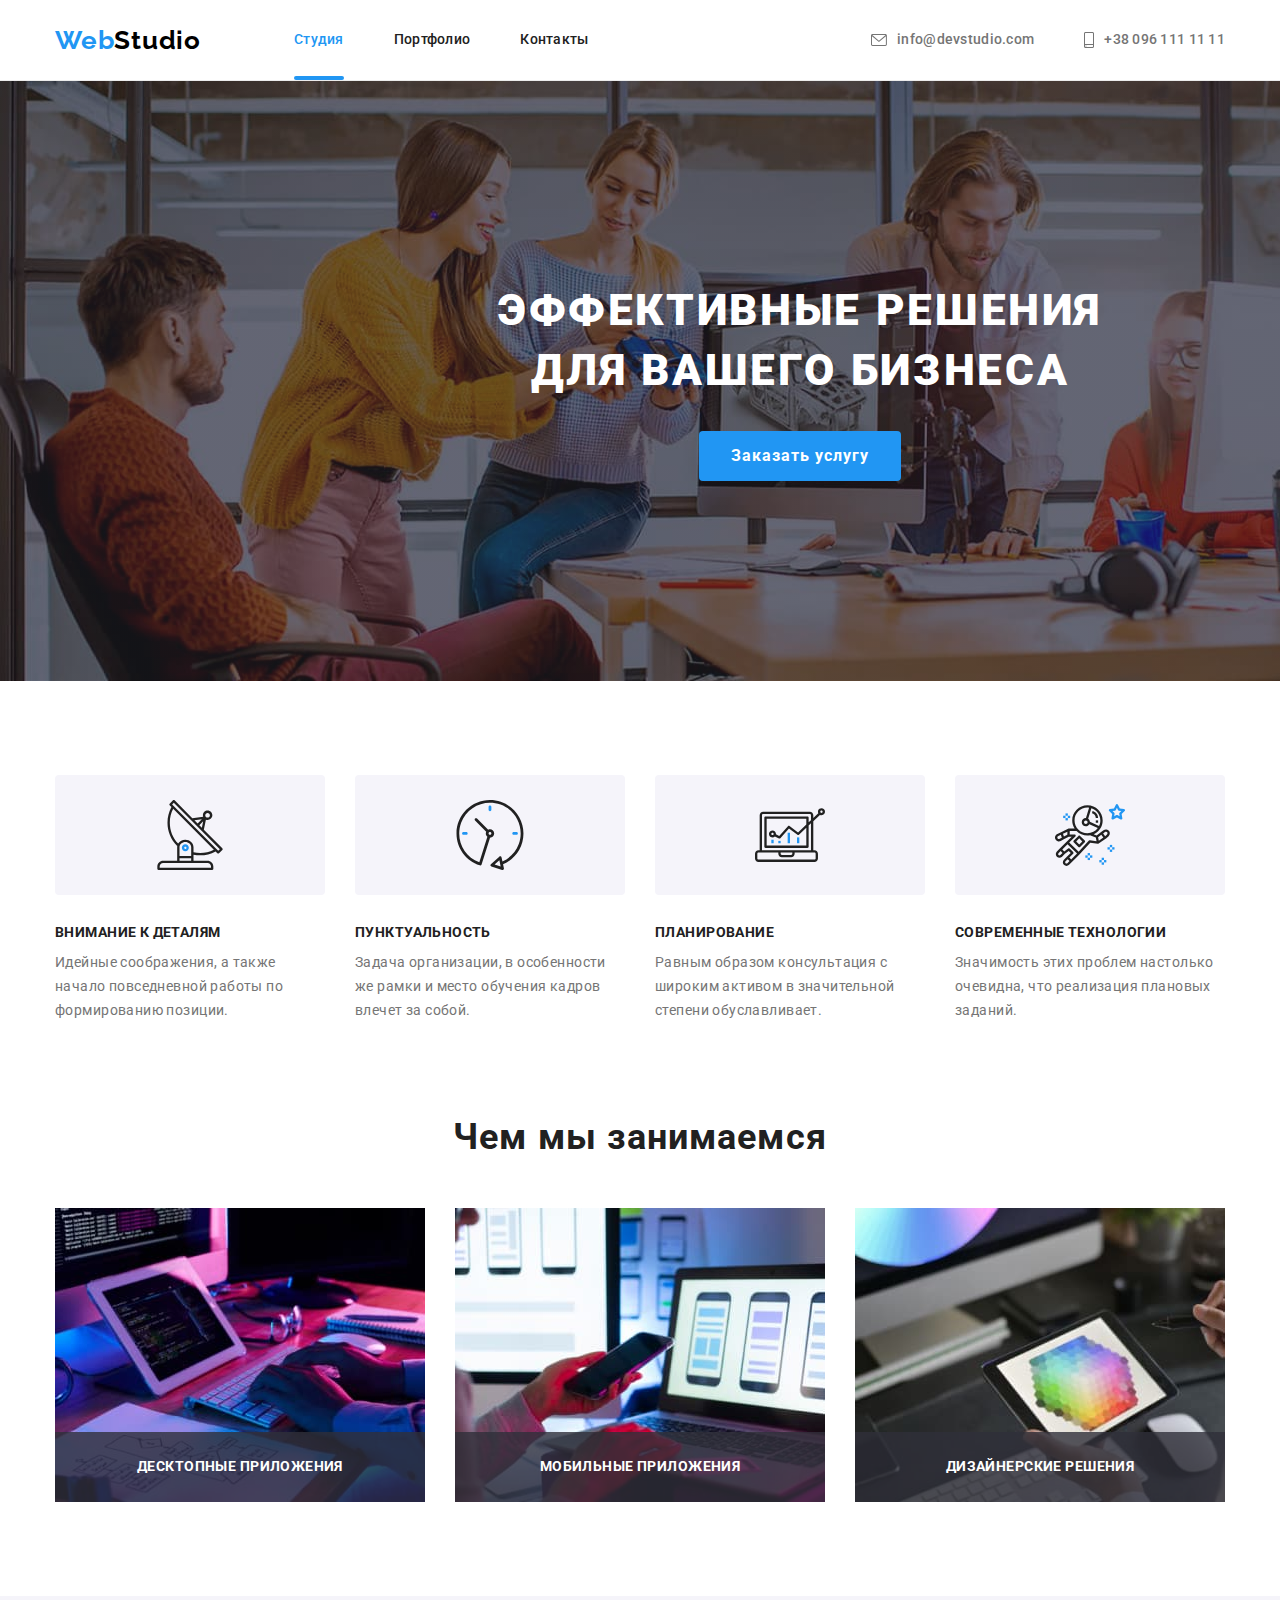
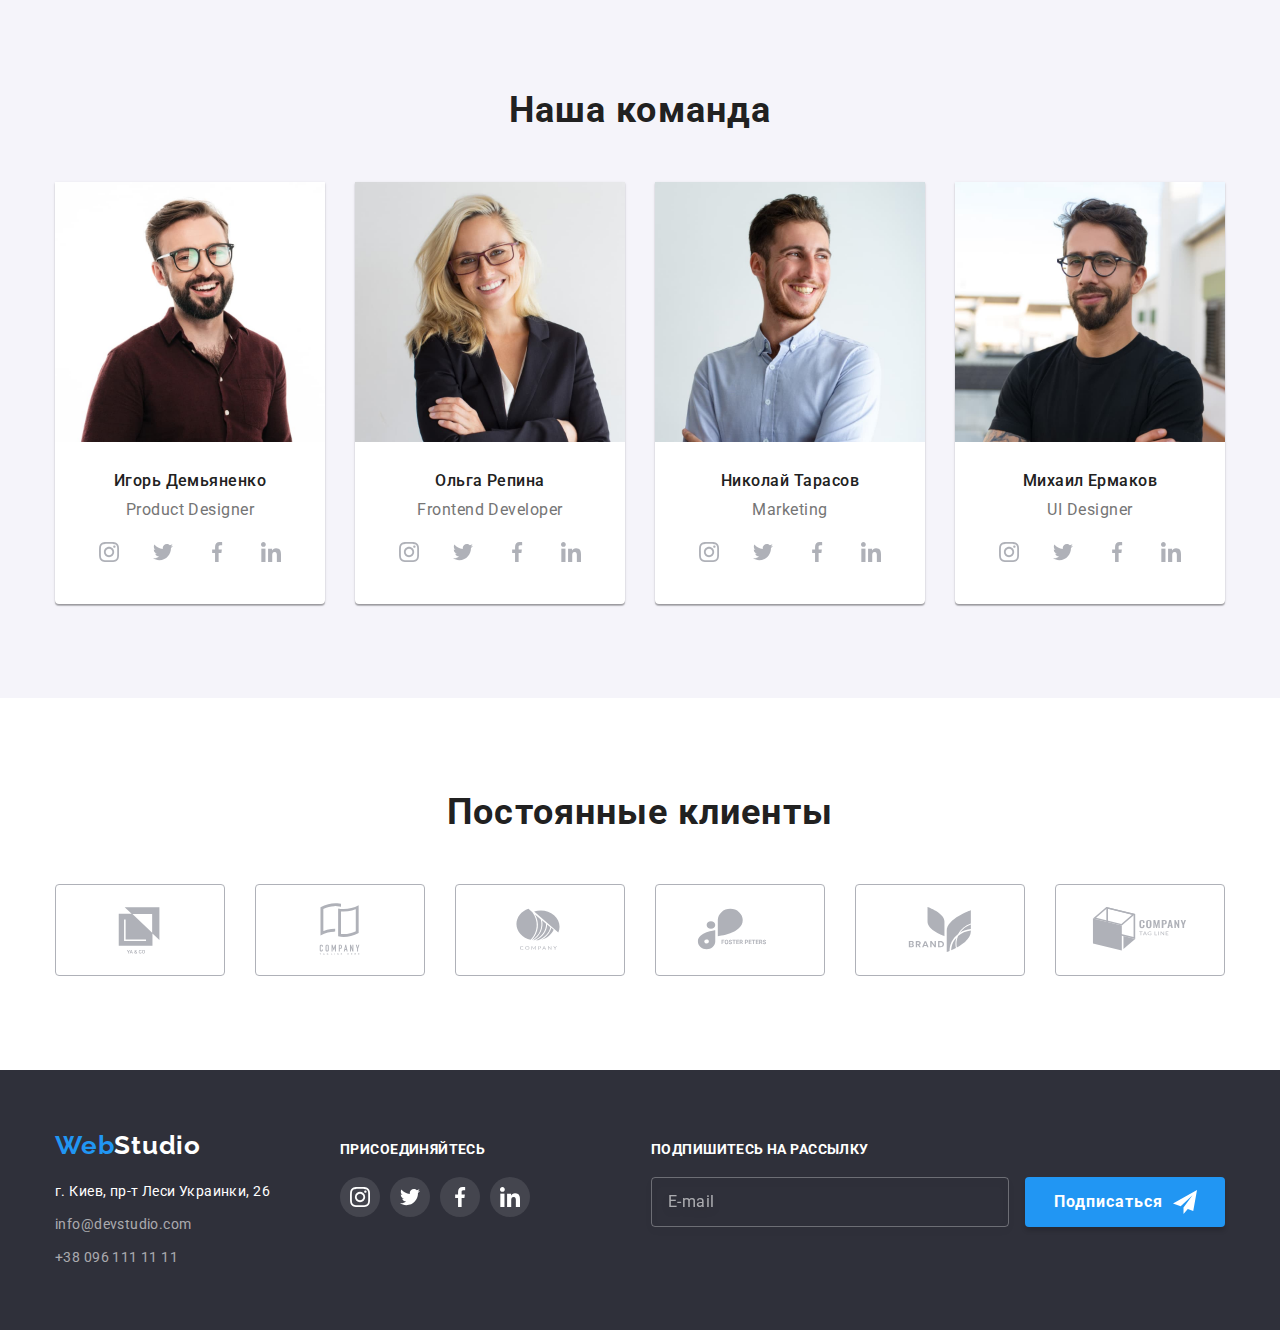
==== index.html @ e2ef631e "HW-7" ====
<!DOCTYPE html>
<html lang="ru">
  <head>
    <meta charset="UTF-8" />
    <meta http-equiv="X-UA-Compatible" content="IE=edge" />
    <meta name="viewport" content="width=device-width, initial-scale=1.0" />
    <link rel="preconnect" href="https://fonts.googleapis.com" />
    <link rel="preconnect" href="https://fonts.gstatic.com" crossorigin />
    <link
      href="https://fonts.googleapis.com/css2?family=Raleway:wght@700&family=Roboto:wght@400;500;700;900&display=swap"
      rel="stylesheet"
    />
    <link
      rel="stylesheet"
      href="https://cdnjs.cloudflare.com/ajax/libs/modern-normalize/1.1.0/modern-normalize.min.css"
    />
    <link rel="stylesheet" href="./CSS/main.min.css" />
    <title>Студия</title>
  </head>
  <body>
    <header class="header">
      <div class="container header__nav">
        <nav class="header-navigation header__nav">
          <a href="./index.html" class="header__logo link"
            >Web<span>Studio</span></a
          >
          <ul class="header__list list">
            <li class="header__item">
              <a href="./index.html" class="header__link link current"
                >Студия</a
              >
            </li>
            <li class="header__item">
              <a href="./portfolio.html" class="header__link link">Портфолио</a>
            </li>
            <li class="header__item">
              <a href="#" class="header__link link">Контакты</a>
            </li>
          </ul>
        </nav>
        <ul class="header__contact list">
          <li class="header__item-contact">
            <a href="mailto:info@devstudio.com" class="header__mail link"
              ><svg class="header__contact-icon" width="16" height="12">
                <use href="./images/icons.svg#icon-mail"></use></svg
              >info@devstudio.com</a
            >
          </li>
          <li class="header__item-contact">
            <a href="tel:+380961111111" class="header__tel link"
              ><svg class="header__contact-icon" width="10" height="16">
                <use href="./images/icons.svg#icon-smartphone"></use></svg
              >+38 096 111 11 11</a
            >
          </li>
        </ul>
      </div>
    </header>
    <main>
      <section class="hero">
        <div class="container">
          <h1 class="hero__title">
            Эффективные решения <br />
            для вашего бизнеса
          </h1>
          <button type="button" class="hero__btn" data-modal-open>
            Заказать услугу
          </button>
        </div>
      </section>
      <section class="about section">
        <div class="container">
          <ul class="about-svg-list list">
            <li class="about-svg-item">
              <div class="about-btn">
                <svg class="about-icon" width="70" height="70">
                  <use href="./images/icons.svg#icon-antenna"></use>
                </svg>
              </div>
            </li>
            <li class="about-svg-item">
              <div class="about-btn">
                <svg class="about-icon" width="70" height="70">
                  <use href="./images/icons.svg#icon-clock"></use>
                </svg>
              </div>
            </li>
            <li class="about-svg-item">
              <div class="about-btn">
                <svg class="about-icon" width="70" height="70">
                  <use href="./images/icons.svg#icon-diagram"></use>
                </svg>
              </div>
            </li>
            <li class="about-svg-item">
              <div class="about-btn">
                <svg class="about-icon" width="70" height="70">
                  <use href="./images/icons.svg#icon-astronaut"></use>
                </svg>
              </div>
            </li>
          </ul>
          <ul class="about-list list">
            <li class="about-item icon-antenna">
              <h3 class="about-item-title">Внимание к деталям</h3>
              <p class="about-item-text">
                Идейные соображения, а также начало повседневной работы по
                формированию позиции.
              </p>
            </li>
            <li class="about-item icon-clock">
              <h3 class="about-item-title">Пунктуальность</h3>
              <p class="about-item-text">
                Задача организации, в особенности же рамки и место обучения
                кадров влечет за собой.
              </p>
            </li>
            <li class="about-item icon-diagram">
              <h3 class="about-item-title">Планирование</h3>
              <p class="about-item-text">
                Равным образом консультация с широким активом в значительной
                степени обуславливает.
              </p>
            </li>
            <li class="about-item icon-astronaut">
              <h3 class="about-item-title">Современные технологии</h3>
              <p class="about-item-text">
                Значимость этих проблем настолько очевидна, что реализация
                плановых заданий.
              </p>
            </li>
          </ul>
        </div>
      </section>
      <section class="work section">
        <div class="container">
          <h2 class="work__title">Чем мы занимаемся</h2>
          <ul class="work__list list">
            <li class="work__item">
              <img
                src="./images/img-1.jpg"
                alt="Чем мы занимаемся-1"
                width="370"
              />
              <p class="work__text">Десктопные приложения</p>
            </li>
            <li class="work__item">
              <img
                src="./images/img-2.jpg"
                alt="Чем мы занимаемся-2"
                width="370"
              />
              <p class="work__text">Мобильные приложения</p>
            </li>
            <li class="work__item">
              <img
                src="./images/img-3.jpg"
                alt="Чем мы занимаемся-3"
                width="370"
              />
              <p class="work__text">Дизайнерские решения</p>
            </li>
          </ul>
        </div>
      </section>
      <section class="team section">
        <div class="container">
          <h2 class="team-title">Наша команда</h2>
          <ul class="team-list list">
            <li class="team-item">
              <img src="./images/img-4.jpg" alt="Наша команда-1" width="270" />
              <div class="team-padding">
                <h3 class="team-item-title">Игорь Демьяненко</h3>
                <p lang="en" class="team-text">Product Designer</p>
                <ul class="team-soc-list list">
                  <li class="team-soc-item">
                    <a href="" class="team-soc-link">
                      <svg class="team-soc-icon" width="20" height="20">
                        <use href="./images/icons.svg#icon-instagram"></use>
                      </svg>
                    </a>
                  </li>
                  <li class="team-soc-item">
                    <a href="" class="team-soc-link">
                      <svg class="team-soc-icon" width="20" height="20">
                        <use href="./images/icons.svg#icon-twitter"></use>
                      </svg>
                    </a>
                  </li>
                  <li class="team-soc-item">
                    <a href="" class="team-soc-link">
                      <svg class="team-soc-icon" width="20" height="20">
                        <use href="./images/icons.svg#icon-facebook"></use>
                      </svg>
                    </a>
                  </li>
                  <li class="team-soc-item">
                    <a href="" class="team-soc-link">
                      <svg class="team-soc-icon" width="20" height="20">
                        <use href="./images/icons.svg#icon-linkedin"></use>
                      </svg>
                    </a>
                  </li>
                </ul>
              </div>
            </li>
            <li class="team-item">
              <img src="./images/img-5.jpg" alt="Наша команда-2" width="270" />
              <div class="team-padding">
                <h3 class="team-item-title">Ольга Репина</h3>
                <p lang="en" class="team-text">Frontend Developer</p>
                <ul class="team-soc-list list">
                  <li class="team-soc-item">
                    <a href="" class="team-soc-link">
                      <svg class="team-soc-icon" width="20" height="20">
                        <use href="./images/icons.svg#icon-instagram"></use>
                      </svg>
                    </a>
                  </li>
                  <li class="team-soc-item">
                    <a href="" class="team-soc-link">
                      <svg class="team-soc-icon" width="20" height="20">
                        <use href="./images/icons.svg#icon-twitter"></use>
                      </svg>
                    </a>
                  </li>
                  <li class="team-soc-item">
                    <a href="" class="team-soc-link">
                      <svg class="team-soc-icon" width="20" height="20">
                        <use href="./images/icons.svg#icon-facebook"></use>
                      </svg>
                    </a>
                  </li>
                  <li class="team-soc-item">
                    <a href="" class="team-soc-link">
                      <svg class="team-soc-icon" width="20" height="20">
                        <use href="./images/icons.svg#icon-linkedin"></use>
                      </svg>
                    </a>
                  </li>
                </ul>
              </div>
            </li>
            <li class="team-item">
              <img src="./images/img-6.jpg" alt="Наша команда-3" width="270" />
              <div class="team-padding">
                <h3 class="team-item-title">Николай Тарасов</h3>
                <p lang="en" class="team-text">Marketing</p>
                <ul class="team-soc-list list">
                  <li class="team-soc-item">
                    <a href="" class="team-soc-link">
                      <svg class="team-soc-icon" width="20" height="20">
                        <use href="./images/icons.svg#icon-instagram"></use>
                      </svg>
                    </a>
                  </li>
                  <li class="team-soc-item">
                    <a href="" class="team-soc-link">
                      <svg class="team-soc-icon" width="20" height="20">
                        <use href="./images/icons.svg#icon-twitter"></use>
                      </svg>
                    </a>
                  </li>
                  <li class="team-soc-item">
                    <a href="" class="team-soc-link">
                      <svg class="team-soc-icon" width="20" height="20">
                        <use href="./images/icons.svg#icon-facebook"></use>
                      </svg>
                    </a>
                  </li>
                  <li class="team-soc-item">
                    <a href="" class="team-soc-link">
                      <svg class="team-soc-icon" width="20" height="20">
                        <use href="./images/icons.svg#icon-linkedin"></use>
                      </svg>
                    </a>
                  </li>
                </ul>
              </div>
            </li>
            <li class="team-item">
              <img src="./images/img-7.jpg" alt="Наша команда-4" width="270" />
              <div class="team-padding">
                <h3 class="team-item-title">Михаил Ермаков</h3>
                <p lang="en" class="team-text">UI Designer</p>
                <ul class="team-soc-list list">
                  <li class="team-soc-item">
                    <a href="" class="team-soc-link">
                      <svg class="team-soc-icon" width="20" height="20">
                        <use href="./images/icons.svg#icon-instagram"></use>
                      </svg>
                    </a>
                  </li>
                  <li class="team-soc-item">
                    <a href="" class="team-soc-link">
                      <svg class="team-soc-icon" width="20" height="20">
                        <use href="./images/icons.svg#icon-twitter"></use>
                      </svg>
                    </a>
                  </li>
                  <li class="team-soc-item">
                    <a href="" class="team-soc-link">
                      <svg class="team-soc-icon" width="20" height="20">
                        <use href="./images/icons.svg#icon-facebook"></use>
                      </svg>
                    </a>
                  </li>
                  <li class="team-soc-item">
                    <a href="" class="team-soc-link">
                      <svg class="team-soc-icon" width="20" height="20">
                        <use href="./images/icons.svg#icon-linkedin"></use>
                      </svg>
                    </a>
                  </li>
                </ul>
              </div>
            </li>
          </ul>
        </div>
      </section>
      <section class="client section">
        <div class="container">
          <h2 class="client-title">Постоянные клиенты</h2>
          <ul class="client-list list">
            <li class="client-item">
              <a href="" class="client-item-link">
                <svg class="client-icon" width="106" height="60">
                  <use href="./images/icons.svg#icon-client-1"></use>
                </svg>
              </a>
            </li>
            <li class="client-item">
              <a href="" class="client-item-link">
                <svg class="client-icon" width="106" height="60">
                  <use href="./images/icons.svg#icon-client-2"></use>
                </svg>
              </a>
            </li>
            <li class="client-item">
              <a href="" class="client-item-link">
                <svg class="client-icon" width="106" height="60">
                  <use href="./images/icons.svg#icon-client-3"></use>
                </svg>
              </a>
            </li>
            <li class="client-item">
              <a href="" class="client-item-link">
                <svg class="client-icon" width="106" height="60">
                  <use href="./images/icons.svg#icon-client-4"></use>
                </svg>
              </a>
            </li>
            <li class="client-item">
              <a href="" class="client-item-link">
                <svg class="client-icon" width="106" height="60">
                  <use href="./images/icons.svg#icon-client-5"></use>
                </svg>
              </a>
            </li>
            <li class="client-item">
              <a href="" class="client-item-link">
                <svg class="client-icon" width="106" height="60">
                  <use href="./images/icons.svg#icon-client-6"></use>
                </svg>
              </a>
            </li>
          </ul>
        </div>
      </section>
    </main>
    <footer class="footer">
      <div class="container">
        <div class="content-address">
          <a href="./index.html" class="footer-logo link"
            >Web<span>Studio</span></a
          >
          <address>
            <a
              href="https://goo.gl/maps/hStME4ANwM8PFaBL6"
              target="_blank"
              rel="noopener noreferrer nofollow"
              class="footer-address link"
              >г. Киев, пр-т Леси Украинки, 26</a
            >
            <ul class="footer-list list">
              <li class="footer-item-contact">
                <a href="mailto:info@devstudio.com" class="footer-mail link"
                  >info@devstudio.com</a
                >
              </li>
              <li class="footer-item-contact">
                <a href="tel:+380961111111" class="footer-tel link"
                  >+38 096 111 11 11</a
                >
              </li>
            </ul>
          </address>
        </div>
        <div class="content-soc">
          <h2 class="footer-title">присоединяйтесь</h2>
          <ul class="footet-soc-list list">
            <li class="footer-soc-item">
              <a href="" class="footer-soc-link">
                <svg class="footer-soc-icon" width="20" height="20">
                  <use href="./images/icons.svg#icon-instagram"></use>
                </svg>
              </a>
            </li>
            <li class="footer-soc-item">
              <a href="" class="footer-soc-link">
                <svg class="footer-soc-icon" width="20" height="20">
                  <use href="./images/icons.svg#icon-twitter"></use>
                </svg>
              </a>
            </li>
            <li class="footer-soc-item">
              <a href="" class="footer-soc-link">
                <svg class="footer-soc-icon" width="20" height="20">
                  <use href="./images/icons.svg#icon-facebook"></use>
                </svg>
              </a>
            </li>
            <li class="footer-soc-item">
              <a href="" class="footer-soc-link">
                <svg class="footer-soc-icon" width="20" height="20">
                  <use href="./images/icons.svg#icon-linkedin"></use>
                </svg>
              </a>
            </li>
          </ul>
        </div>
        <div class="footer-wrap">
          <form>
            <h2 class="footer-input-title">Подпишитесь на рассылку</h2>
            <input
              type="text"
              placeholder="E-mail"
              name="fotter-user-name"
              class="footer-input"
              required
            />
            <button type="submit" class="footer-btn">
              Подписаться
              <svg class="icon-btn" width="24" height="24">
                <use href="./images/icons.svg#icon-send"></use>
              </svg>
            </button>
          </form>
        </div>
      </div>
    </footer>
    <div class="backdrop is-hidden" data-modal>
      <div class="modal is-hiden">
        <button type="button" class="modal-btn" data-modal-close>
          <svg class="modal-icon" width="18" height="18">
            <use href="./images/icons.svg#icon-close-modal"></use>
          </svg>
        </button>
        <form>
          <p class="modal-title">Оставьте свои данные, мы вам перезвоним</p>
          <div class="modal-field">
            <label for="user-name" class="modal-label">Имя</label>
            <div class="modal-input-wrap">
              <input
                type="text"
                class="modal-input"
                name="user-name"
                id="user-name"
                required
              />
              <svg class="input-icon" width="18" height="18">
                <use href="./images/icons.svg#modal-name-icon"></use>
              </svg>
            </div>
          </div>
          <div class="modal-field">
            <label for="user-tel" class="modal-label">Телефон</label>
            <div class="modal-input-wrap">
              <input
                type="text"
                class="modal-input"
                name="user-tel"
                id="user-tel"
                required
              />
              <svg class="input-icon" width="18" height="18">
                <use href="./images/icons.svg#modal-tel-icon"></use>
              </svg>
            </div>
          </div>
          <div class="modal-field">
            <label for="user-mail" class="modal-label">Почта</label>
            <div class="modal-input-wrap">
              <input
                type="text"
                class="modal-input"
                name="user-mail"
                id="user-mail"
              />
              <svg class="input-icon" width="18" height="18">
                <use href="./images/icons.svg#modal-mail-icon"></use>
              </svg>
            </div>
          </div>
          <div class="modal-textarea">
            <label for="user-text" class="modal-label">Комментарий</label>
            <textarea
              name="user-text"
              id="user-text"
              placeholder="Введите текст"
              class="modal-text"
            ></textarea>
          </div>
          <div class="modal-checkbox">
            <input
              type="checkbox"
              class="input-checkbox visually-hidden"
              id="input-checkbox"
              name="policy"
              value="policy"
            />
            <label for="input-checkbox" class="checkbox-text"
              ><span>
                <svg class="checkbox-icon" width="11" height="18">
                  <use href="./images/icons.svg#modal-chekbox-icon"></use>
                </svg> </span
              >Соглашаюсь с рассылкой и принимаю &nbsp;
              <a href="#" target="_blank" class="modal-chechbox__link"
                >Условия договора</a
              >
            </label>
          </div>
          <button type="submit" class="modal-btn-bottom">Отправить</button>
        </form>
      </div>
    </div>
    <script src="./js/modal.js"></script>
  </body>
</html>
---- CSS/main.min.css ----
:root{--hero-title-color: #ffffff;--work-title-color: #212121;--team-title-color: #212121;--hero-btn-color: #ffffff;--portfolio-btn-color: #212121}.visually-hidden{position:absolute;white-space:nowrap;width:1px;height:1px;overflow:hidden;border:0;padding:0;clip:rect(0 0 0 0);clip-path:inset(50%);margin:-1px}p,h1,h2,h3,h4,h5,h6{margin:0}ul{margin:0;padding-left:0}img{display:block}body{font-family:"Roboto", sans-serif}.link{text-decoration:none;color:black}.list{list-style:none}.container{width:1200px;padding-left:15px;padding-right:15px;margin:0 auto}.section{padding-top:94px;padding-bottom:94px}.header{border-bottom:1px solid #ececec}.header__nav{display:flex;align-items:center}.header__link.current{color:#2196f3}.header__link.current::after{content:"";position:absolute;left:0;bottom:0;display:block;background-color:#2196f3;border-radius:2px;width:100%;height:4px}.header__logo{font-family:"Raleway";font-weight:700;font-size:26px;line-height:1.19;letter-spacing:0.03em;color:#2196f3}.header__logo span{color:black}.header__link{position:relative;font-family:"Roboto", sans-serif;font-weight:500;font-size:14px;line-height:1.14;letter-spacing:0.02em;color:#212121;display:block;padding-top:32px;padding-bottom:32px;transition-property:color;transition-duration:250ms;transition-timing-function:cubic-bezier(0.4, 0, 0.2, 1)}.header__link:hover,.header__link:focus{color:#2196f3}.header__tel,.header__mail{font-weight:500;font-size:14px;line-height:1.14;letter-spacing:0.02em;color:#757575;display:flex;align-items:center;justify-content:center;padding-top:32px;padding-bottom:32px;transition-property:color;transition-duration:250ms;transition-timing-function:cubic-bezier(0.4, 0, 0.2, 1)}.header__tel:hover,.header__tel:focus,.header__mail:hover,.header__mail:focus{color:#2196f3}.header__item-contact:not(:last-child){margin-right:50px}.header__contact-icon{fill:currentColor;margin-right:10px}.header__list{display:flex;margin-left:93px}.header__contact{display:flex;margin-left:auto}.header__item:not(:last-child){margin-right:50px}.hero{background-color:#2f303a;width:1600px;margin:0 auto;background-image:linear-gradient(rgba(47,48,58,0.4), rgba(47,48,58,0.4)),url(../images/hero-Img.jpg);background-position:center;background-size:1600px;background-repeat:no-repeat;padding-top:200px;padding-bottom:200px;text-align:center}.hero__title{font-weight:900;font-size:44px;line-height:1.36;text-align:center;letter-spacing:0.06em;text-transform:uppercase;color:var(--hero-title-color);margin-bottom:30px}.hero__btn{font-weight:700;font-size:16px;line-height:1.88;display:inline-block;align-items:center;text-align:center;letter-spacing:0.06em;color:#ffffff;background:#2196f3;cursor:pointer;min-width:200px;border-radius:4px;padding:10px 32px;border:none}.about-item-title{font-weight:700;font-size:14px;line-height:1.14;letter-spacing:0.03em;text-transform:uppercase;color:#212121;margin-bottom:10px}.about-item-text{font-size:14px;line-height:1.71;letter-spacing:0.03em;color:#757575}.about-list{display:flex}.about-item{width:calc((100% - 90px) / 4)}.about-item:not(:last-child){margin-right:30px}.about-svg-list{display:flex;justify-content:center}.about-svg-item{margin-bottom:30px}.about-svg-item+.about-svg-item{margin-left:30px}.about-btn{display:flex;width:270px;height:120px;background:#f5f4fa;border-radius:4px;border:none;justify-content:center;align-items:center}.work{padding-top:0}.work__title{font-weight:700;font-size:36px;line-height:1.16;text-align:center;letter-spacing:0.03em;color:var(--work-title-color);margin-bottom:50px}.work__list{display:flex}.work__item{position:relative}.work__item:not(:last-child){margin-right:30px}.work__text{position:absolute;width:370px;height:70px;background-color:rgba(47,48,58,0.8);bottom:0;font-weight:700;font-size:14px;line-height:1.14;text-align:center;letter-spacing:0.03em;text-transform:uppercase;color:#ffffff;display:flex;justify-content:center;align-items:center}.team{background-color:#f5f4fa}.team-title{font-weight:700;font-size:36px;line-height:1.16;text-align:center;letter-spacing:0.03em;color:var(--team-title-color);margin-bottom:50px}.team-item-title{font-weight:500;font-size:16px;line-height:1.18;text-align:center;letter-spacing:0.03em;color:#212121;margin-bottom:10px}.team-text{font-size:16px;line-height:1.18;text-align:center;letter-spacing:0.03em;color:#757575;margin-bottom:10px}.team-list{display:flex}.team-item{background:#ffffff;box-shadow:0px 1px 3px rgba(0,0,0,0.12),0px 1px 1px rgba(0,0,0,0.14),0px 2px 1px rgba(0,0,0,0.2);border-radius:0px 0px 4px 4px}.team-item:not(:last-child){margin-right:30px}.team-padding{padding-top:30px;padding-bottom:30px}.team-soc-list{display:flex;justify-content:center}.team-soc-item+.team-soc-item{margin-left:10px}.team-soc-link{width:44px;height:44px;background-color:#ffffff;border-radius:50%;display:flex;justify-content:center;align-items:center;color:#afb1b8;transition-property:color, background-color;transition-duration:250ms;transition-timing-function:cubic-bezier(0.4, 0, 0.2, 1)}.team-soc-link:hover,.team-soc-link:focus{background-color:#2196f3;color:#ffffff}.team-soc-icon{fill:currentColor}.client-title{font-weight:700;font-size:36px;line-height:1.16;text-align:center;letter-spacing:0.03em;color:#212121;margin-bottom:50px}.client-list{display:flex;justify-content:center}.client-item+.client-item{margin-left:30px}.client-item-link{width:170px;height:92px;border:1px solid #afb1b8;box-sizing:border-box;border-radius:4px;display:flex;justify-content:center;align-items:center;color:#afb1b8;transition-property:color, border;transition-duration:250ms;transition-timing-function:cubic-bezier(0.4, 0, 0.2, 1)}.client-item-link:hover,.client-item-link:focus{border:1px solid #2196f3;color:#2196f3}.client-icon{fill:currentColor}.footer{background-color:#2f303a;padding-top:60px;padding-bottom:60px}.footer-logo{font-family:"Raleway";font-weight:700;font-size:26px;line-height:1.19;letter-spacing:0.03em;color:#2196f3;display:inline-block;margin-bottom:20px}.footer-logo span{color:#ffffff}.footer-address{font-style:normal;font-size:14px;line-height:1.71;letter-spacing:0.03em;color:#ffffff;margin-bottom:9px;display:inline-block}.footer-mail{margin-bottom:9px;display:inline-block}.footer-tel,.footer-mail{font-style:normal;font-size:14px;line-height:1.71;letter-spacing:0.03em;color:rgba(255,255,255,0.6);transition-property:color;transition-duration:250ms;transition-timing-function:cubic-bezier(0.4, 0, 0.2, 1)}.footer-tel:hover,.footer-tel:focus,.footer-mail:hover,.footer-mail:focus{color:#2196f3}.footet-soc-list{display:flex;justify-content:center}.footer-soc-link{width:40px;height:40px;background-color:rgba(255,255,255,0.1);border-radius:50%;display:flex;justify-content:center;align-items:center;color:#ffffff}.footer-soc-link:hover,.footer-soc-link:focus{background-color:#2196f3;color:#ffffff}.footer-soc-item+.footer-soc-item{margin-left:10px}.footer-soc-icon{fill:currentColor;transition-property:color, background-color;transition-duration:250ms;transition-timing-function:cubic-bezier(0.4, 0, 0.2, 1)}.footer-title{font-weight:700;font-size:14px;line-height:1.14;letter-spacing:0.03em;text-transform:uppercase;color:#ffffff;margin-bottom:20px}.footer .container{display:flex;align-items:baseline}.content-soc{margin-left:70px}.footer-wrap{margin-left:auto;position:relative}.footer-input-title{font-weight:700;font-size:14px;line-height:1.14;letter-spacing:0.03em;text-transform:uppercase;color:#ffffff;margin-bottom:20px}.footer-input{width:358px;height:50px;padding-left:16px;margin-right:12px;border:1px solid rgba(255,255,255,0.3);border-radius:4px;filter:drop-shadow(0px 4px 4px rgba(0,0,0,0.15));background-color:transparent;outline:none;font-size:14px;line-height:1.71;letter-spacing:0.03em;color:#ffffff;transition:border-color 250ms cubic-bezier(0.4, 0, 0.2, 1)}.footer-input::placeholder{font-size:16px;line-height:1.25;display:flex;align-items:center;letter-spacing:0.03em;color:rgba(255,255,255,0.6)}.footer-input:focus{border-color:#2196f3}.footer-btn{position:relative;width:200px;height:50px;background:#2196f3;box-shadow:0px 4px 4px rgba(0,0,0,0.15);border-radius:4px;border:none;font-weight:700;font-size:16px;line-height:1.88;letter-spacing:0.06em;color:#ffffff;padding:10px 62px 10px 29px}.icon-btn{position:absolute;right:28px;top:50%;transform:translateY(-50%);fill:#ffffff}.btn-item{font-family:"Roboto";font-weight:500;font-size:16px;line-height:1.62;text-align:center;letter-spacing:0.03em;color:var(--portfolio-btn-color);cursor:pointer;border-radius:4px;padding:6px 22px;border:none;transition-property:color, background-color, box-shadow;transition-duration:250ms;transition-timing-function:cubic-bezier(0.4, 0, 0.2, 1)}.btn-item:hover,.btn-item:focus{background-color:#2196f3;box-shadow:0px 3px 1px rgba(0,0,0,0.1),0px 1px 2px rgba(0,0,0,0.08),0px 2px 2px rgba(0,0,0,0.12);color:#ffffff}.portfolio-item-title{font-weight:700;font-size:18px;line-height:2;letter-spacing:0.06em;color:#212121;margin-bottom:4px}.portfolio-item-text{font-size:16px;line-height:1.88;letter-spacing:0.03em;color:#757575}.portfolio-btn-list{display:flex;align-items:center;justify-content:center}.portfolio-btn-item{margin-bottom:50px}.portfolio-btn-item:not(:last-child){margin-right:8px}.portfolio-list{display:flex;flex-wrap:wrap}.portfolio-item{width:calc((100% - 60px) / 3);margin-right:30px;margin-bottom:30px}.portfolio-item:nth-child(3n){margin-right:0}.portfolio-item:nth-last-child(-n+3){margin-bottom:0}.portfolio-padding{padding:20px 24px;background:#ffffff;border-left:1px solid #eeeeee;border-right:1px solid #eeeeee;border-bottom:1px solid #eeeeee;box-sizing:border-box}.portfolio-link{display:block;transition-property:box-shadow;transition-duration:250ms;transition-timing-function:cubic-bezier(0.4, 0, 0.2, 1)}.portfolio-link:hover,.portfolio-link:focus{box-shadow:0px 1px 1px rgba(0,0,0,0.12),0px 4px 4px rgba(0,0,0,0.06),1px 4px 6px rgba(0,0,0,0.16)}.portfolio-wrap{position:relative;overflow:hidden}.portfolio-top-text{position:absolute;background-color:rgba(33,150,243,0.9);height:100%;width:100%;top:0;font-size:18px;line-height:1.56;letter-spacing:0.03em;color:#ffffff;padding-left:24px;padding-top:63px;transform:translateY(100%);overflow:auto;transition:transform 250ms;transition-timing-function:cubic-bezier(0.4, 0, 0.2, 1)}.portfolio-item:hover .portfolio-top-text{transform:translateY(0%)}.backdrop{position:fixed;top:0;left:0;width:100%;height:100%;background-color:rgba(0,0,0,0.2);z-index:1;opacity:1;transition:opacity 250ms cubic-bezier(0.4, 0, 0.2, 1)}.backdrop.is-hidden{opacity:0;pointer-events:none;visibility:hidden;transition:opacity 250ms, visibility 250ms}.backdrop.is-hidden .modal{transform:translate(-50%, -50%) scale(0.8)}.modal{position:absolute;top:50%;left:50%;width:528px;min-height:581px;background-color:#ffffff;box-shadow:0px 1px 3px rgba(0,0,0,0.12),0px 1px 1px rgba(0,0,0,0.14),0px 2px 1px rgba(0,0,0,0.2);border-radius:4px;padding-top:40px;padding-right:39px;padding-left:41px;padding-bottom:40px;transform:translate(-50%, -50%) scale(1);transition:transform 250ms cubic-bezier(0.4, 0, 0.2, 1)}.modal-btn{display:flex;width:30px;height:30px;background:#ffffff;border:1px solid rgba(0,0,0,0.1);border-radius:50%;justify-content:center;align-items:center;cursor:pointer;position:absolute;right:8px;top:8px;transition:fill 250ms cubic-bezier(0.4, 0, 0.2, 1)}.modal-btn:hover,.modal-btn:focus{fill:#2196f3}.modal-title{font-weight:700;font-size:20px;line-height:1.15;text-align:center;letter-spacing:0.03em;color:#212121;margin-bottom:12px}.modal-field{margin-bottom:10px}.modal-input{width:100%;height:40px;border:1px solid rgba(33,33,33,0.2);border-radius:4px;padding-left:42px;cursor:pointer;outline:none;transition:border-color 250ms cubic-bezier(0.4, 0, 0.2, 1)}.modal-input:focus{border-color:#2196f3}.modal-label{font-size:12px;line-height:1.16;letter-spacing:0.01em;color:#757575;display:block;margin-bottom:4px}.modal-input-wrap{position:relative}.input-icon{position:absolute;left:12px;top:50%;transform:translateY(-50%);fill:#212121;transition:fill 250ms cubic-bezier(0.4, 0, 0.2, 1)}.modal-input:focus+.input-icon{fill:#2196f3}.modal-textarea{margin-bottom:20px}.modal-text{width:448px;height:120px;padding:12px 16px;border:1px solid rgba(33,33,33,0.2);border-radius:4px;resize:none;cursor:pointer;outline:none;transition:border-color 250ms cubic-bezier(0.4, 0, 0.2, 1)}.modal-text::placeholder{font-size:14px;line-height:1.14;letter-spacing:0.01em;color:rgba(117,117,117,0.5)}.modal-text:focus{border-color:#2196f3}.modal-checkbox{margin-bottom:30px}.checkbox-text{font-size:14px;line-height:1.71;letter-spacing:0.03em;color:#757575;display:flex;align-items:center;justify-content:center}.checkbox-text span{width:16px;height:15px;border:2px solid #212121;border-radius:2px;display:flex;align-items:center;justify-content:center;margin-right:7px;transition:background-color 250ms,border 250ms cubic-bezier(0.4, 0, 0.2, 1)}.modal-chechbox__link{color:#2196f3}.checkbox-icon{fill:transparent;transition:fill 250ms cubic-bezier(0.4, 0, 0.2, 1)}.input-checkbox:checked+.checkbox-text span{background-color:#2196f3;border:transparent}.input-checkbox:checked+.checkbox-text .checkbox-icon{fill:#ffffff}.modal-btn-bottom{font-weight:700;font-size:16px;line-height:1.88;display:flex;align-items:center;text-align:center;letter-spacing:0.06em;color:#ffffff;min-width:200px;padding:10px 55px;cursor:pointer;margin:0 auto;background:#2196f3;box-shadow:0px 4px 4px rgba(0,0,0,0.15);border-radius:4px;border:none}
/*# sourceMappingURL=main.min.css.map */
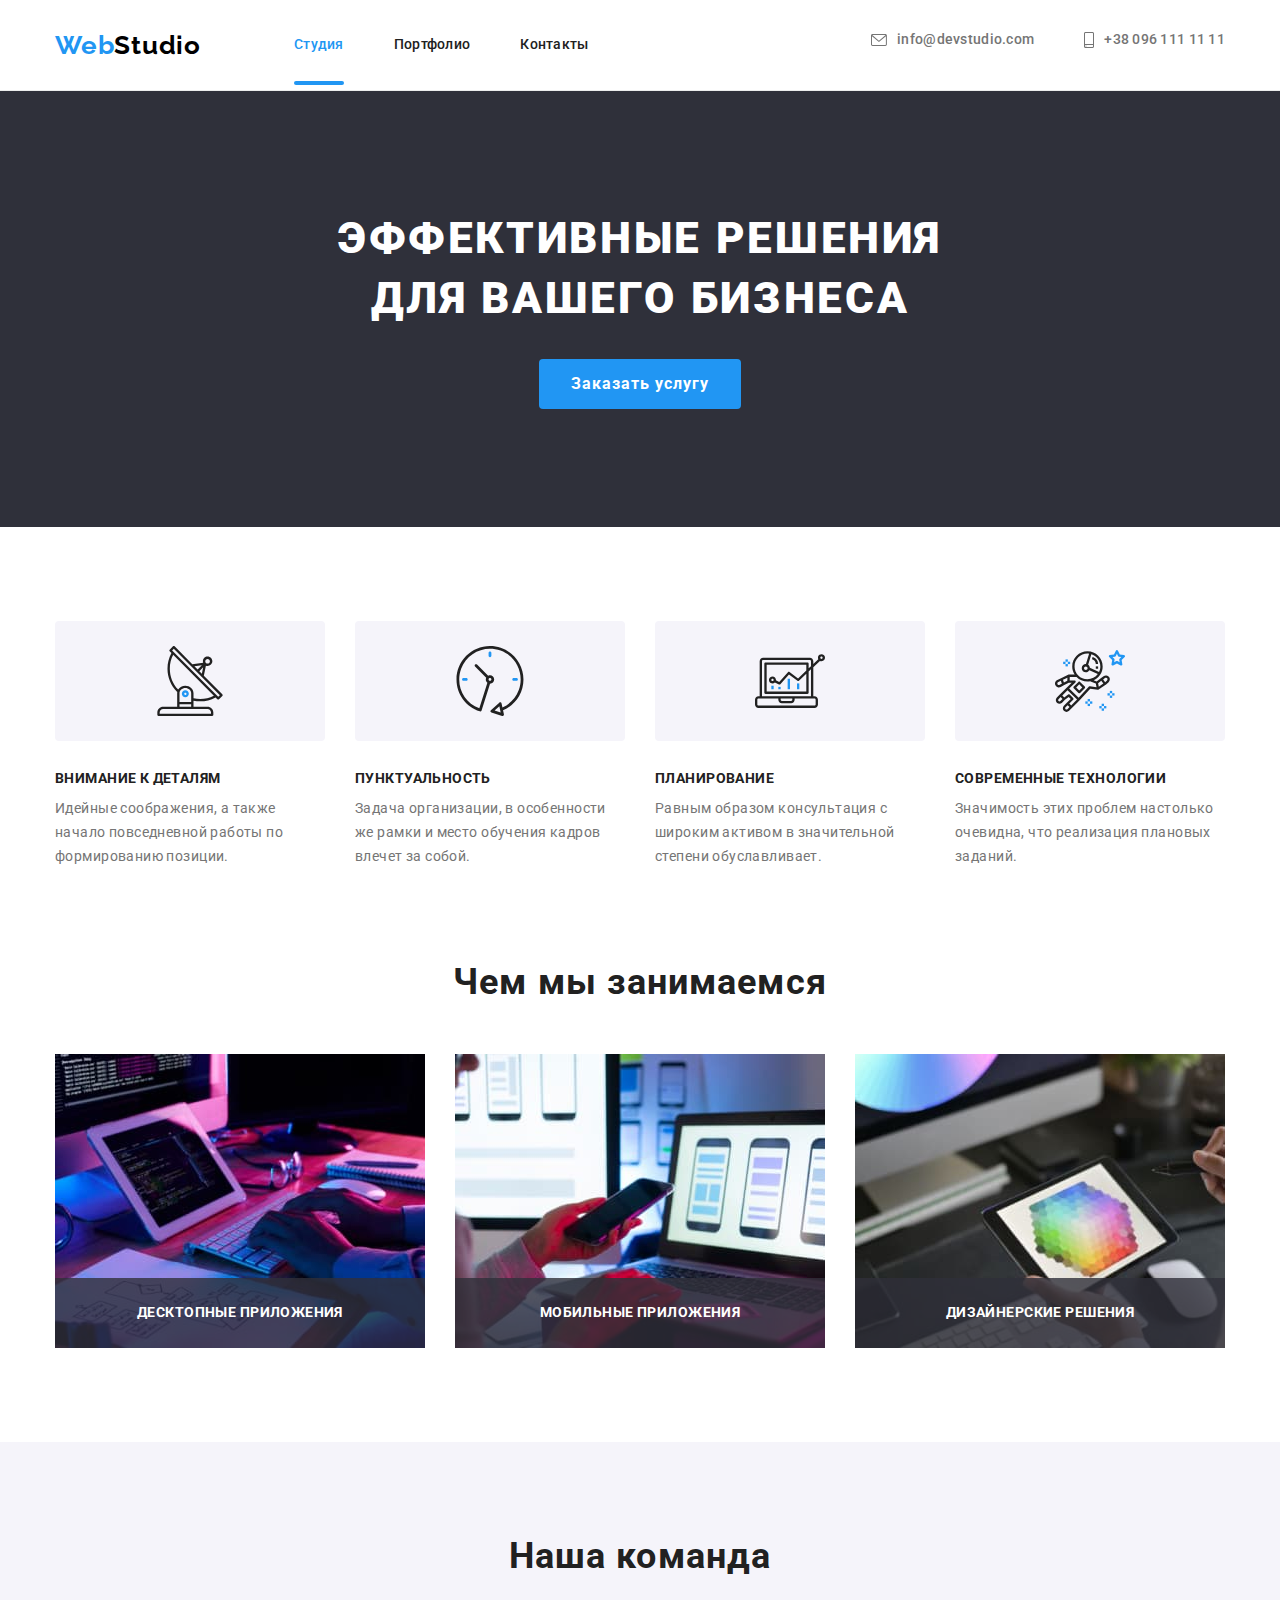
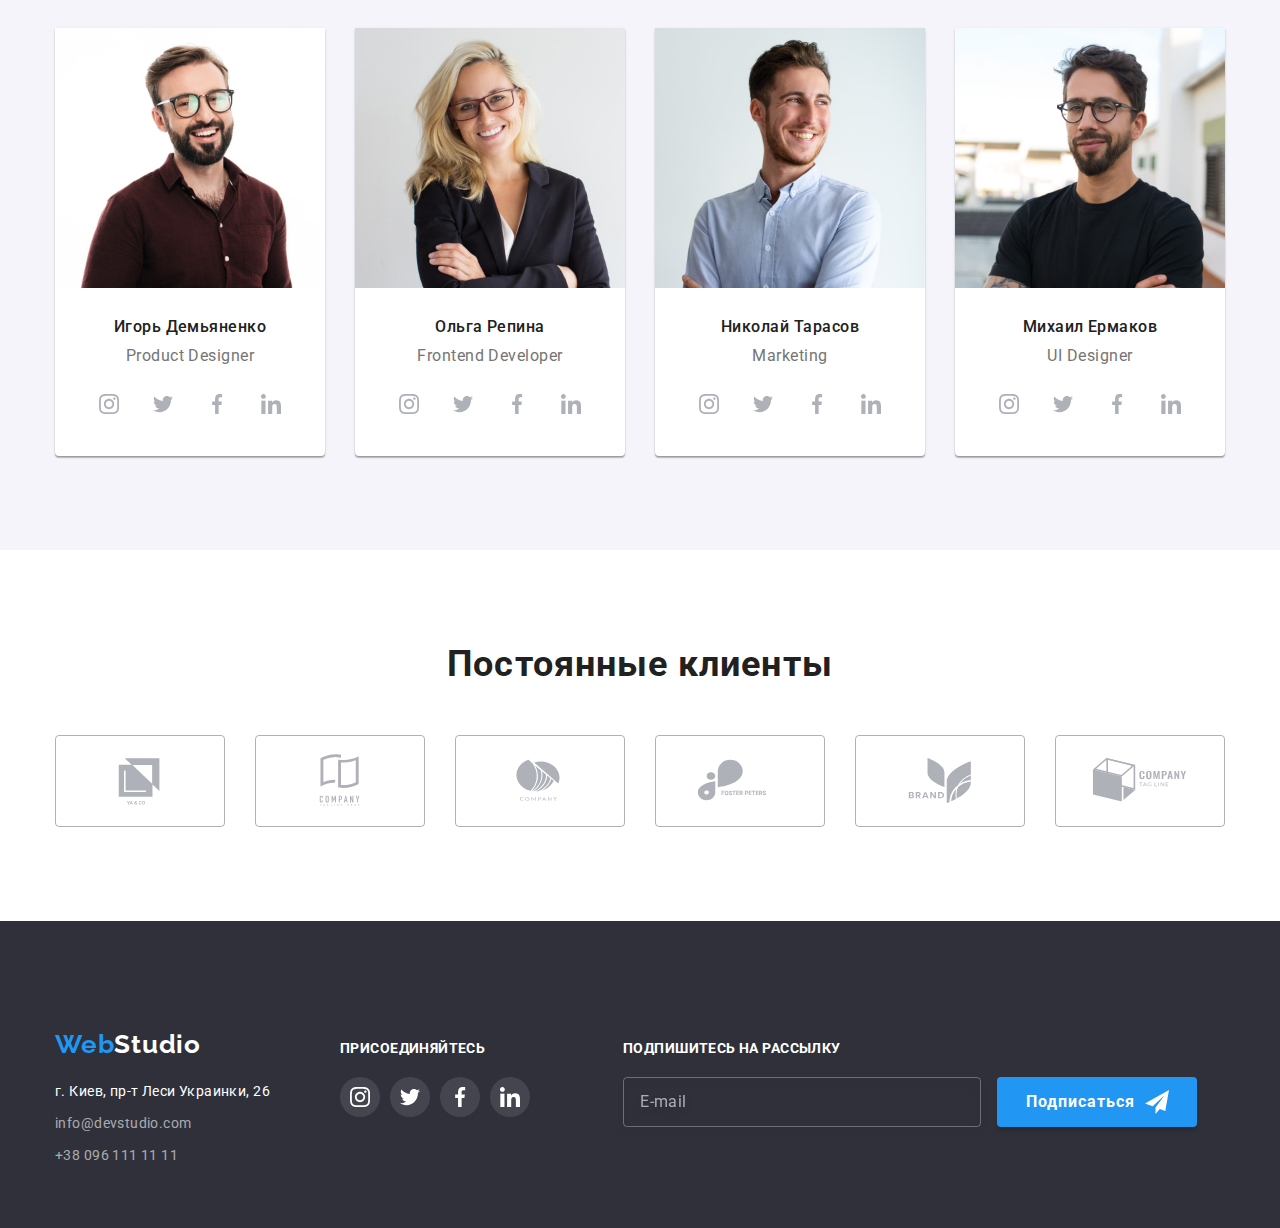
==== commit df60b772: "add-index" ====
--- a/index.html
+++ b/index.html
@@ -20,10 +20,15 @@
   <body>
     <header class="header">
       <div class="container header__nav">
+        <a href="./index.html" class="header__logo link"
+          >Web<span>Studio</span></a
+        >
+        <button type="button" class="header__mob-btn">
+          <svg width="40" height="40" class="header__mob-icon">
+            <use href="./images/icons.svg#icon-menu-mob"></use>
+          </svg>
+        </button>
         <nav class="header-navigation header__nav">
-          <a href="./index.html" class="header__logo link"
-            >Web<span>Studio</span></a
-          >
           <ul class="header__list list">
             <li class="header__item">
               <a href="./index.html" class="header__link link current"
@@ -55,6 +60,60 @@
           </li>
         </ul>
       </div>
+      <div class="mob-menu is-hidden">
+        <div class="container">
+          <div class="mob-menu-top">
+            <button type="button" class="mob-menu__btn" data-modal-close>
+              <svg class="modal-icon" width="18" height="18">
+                <use href="./images/icons.svg#icon-close-modal"></use>
+              </svg>
+            </button>
+            <ul class="mob-menu__list list">
+              <li class="mob-menu__item">
+                <a href="./index.html" class="mob-menu__link link current"
+                  >Студия</a
+                >
+              </li>
+              <li class="mob-menu__item">
+                <a href="./portfolio.html" class="mob-menu__link link"
+                  >Портфолио</a
+                >
+              </li>
+              <li class="mob-menu__item">
+                <a href="#" class="mob-menu__link link">Контакты</a>
+              </li>
+            </ul>
+          </div>
+          <div class="mob-menu-bottom">
+            <ul class="mob-menu__list list">
+              <li class="mob-menu__item-tel">
+                <a href="tel:+380961111111" class="mob-menu__tel link"
+                  >+38 096 111 11 11</a
+                >
+              </li>
+              <li class="mob-menu__item-mail">
+                <a href="mailto:info@devstudio.com" class="mob-menu__mail link"
+                  >info@devstudio.com</a
+                >
+              </li>
+            </ul>
+            <ul class="mob-menu__list-soc list">
+              <li class="mob-menu__item-soc">
+                <a href="#" class="mob-menu__link-soc link">Instagram</a>
+              </li>
+              <li class="mob-menu__item-soc">
+                <a href="#" class="mob-menu__link-soc link">Twitter</a>
+              </li>
+              <li class="mob-menu__item-soc">
+                <a href="#" class="mob-menu__link-soc link">Facebook</a>
+              </li>
+              <li class="mob-menu__item-soc">
+                <a href="#" class="mob-menu__link-soc link">LinkedIn</a>
+              </li>
+            </ul>
+          </div>
+        </div>
+      </div>
     </header>
     <main>
       <section class="hero">
@@ -70,38 +129,13 @@
       </section>
       <section class="about section">
         <div class="container">
-          <ul class="about-svg-list list">
-            <li class="about-svg-item">
-              <div class="about-btn">
+          <ul class="about-list list">
+            <li class="about-item icon-antenna">
+              <div class="about-svg">
                 <svg class="about-icon" width="70" height="70">
                   <use href="./images/icons.svg#icon-antenna"></use>
                 </svg>
               </div>
-            </li>
-            <li class="about-svg-item">
-              <div class="about-btn">
-                <svg class="about-icon" width="70" height="70">
-                  <use href="./images/icons.svg#icon-clock"></use>
-                </svg>
-              </div>
-            </li>
-            <li class="about-svg-item">
-              <div class="about-btn">
-                <svg class="about-icon" width="70" height="70">
-                  <use href="./images/icons.svg#icon-diagram"></use>
-                </svg>
-              </div>
-            </li>
-            <li class="about-svg-item">
-              <div class="about-btn">
-                <svg class="about-icon" width="70" height="70">
-                  <use href="./images/icons.svg#icon-astronaut"></use>
-                </svg>
-              </div>
-            </li>
-          </ul>
-          <ul class="about-list list">
-            <li class="about-item icon-antenna">
               <h3 class="about-item-title">Внимание к деталям</h3>
               <p class="about-item-text">
                 Идейные соображения, а также начало повседневной работы по
@@ -109,6 +143,11 @@
               </p>
             </li>
             <li class="about-item icon-clock">
+              <div class="about-svg">
+                <svg class="about-icon" width="70" height="70">
+                  <use href="./images/icons.svg#icon-clock"></use>
+                </svg>
+              </div>
               <h3 class="about-item-title">Пунктуальность</h3>
               <p class="about-item-text">
                 Задача организации, в особенности же рамки и место обучения
@@ -116,6 +155,11 @@
               </p>
             </li>
             <li class="about-item icon-diagram">
+              <div class="about-svg">
+                <svg class="about-icon" width="70" height="70">
+                  <use href="./images/icons.svg#icon-diagram"></use>
+                </svg>
+              </div>
               <h3 class="about-item-title">Планирование</h3>
               <p class="about-item-text">
                 Равным образом консультация с широким активом в значительной
@@ -123,6 +167,11 @@
               </p>
             </li>
             <li class="about-item icon-astronaut">
+              <div class="about-svg">
+                <svg class="about-icon" width="70" height="70">
+                  <use href="./images/icons.svg#icon-astronaut"></use>
+                </svg>
+              </div>
               <h3 class="about-item-title">Современные технологии</h3>
               <p class="about-item-text">
                 Значимость этих проблем настолько очевидна, что реализация
@@ -370,81 +419,85 @@
     </main>
     <footer class="footer">
       <div class="container">
-        <div class="content-address">
-          <a href="./index.html" class="footer-logo link"
-            >Web<span>Studio</span></a
-          >
-          <address>
-            <a
-              href="https://goo.gl/maps/hStME4ANwM8PFaBL6"
-              target="_blank"
-              rel="noopener noreferrer nofollow"
-              class="footer-address link"
-              >г. Киев, пр-т Леси Украинки, 26</a
+        <div class="footer-tablet-wrap">
+          <div class="content-address">
+            <a href="./index.html" class="footer-logo link"
+              >Web<span>Studio</span></a
             >
-            <ul class="footer-list list">
-              <li class="footer-item-contact">
-                <a href="mailto:info@devstudio.com" class="footer-mail link"
-                  >info@devstudio.com</a
-                >
-              </li>
-              <li class="footer-item-contact">
-                <a href="tel:+380961111111" class="footer-tel link"
-                  >+38 096 111 11 11</a
-                >
+            <address>
+              <a
+                href="https://goo.gl/maps/hStME4ANwM8PFaBL6"
+                target="_blank"
+                rel="noopener noreferrer nofollow"
+                class="footer-address link"
+                >г. Киев, пр-т Леси Украинки, 26</a
+              >
+              <ul class="footer-list list">
+                <li class="footer-item-contact">
+                  <a href="mailto:info@devstudio.com" class="footer-mail link"
+                    >info@devstudio.com</a
+                  >
+                </li>
+                <li class="footer-item-contact">
+                  <a href="tel:+380961111111" class="footer-tel link"
+                    >+38 096 111 11 11</a
+                  >
+                </li>
+              </ul>
+            </address>
+          </div>
+          <div class="content-soc">
+            <h2 class="footer-title">присоединяйтесь</h2>
+            <ul class="footet-soc-list list">
+              <li class="footer-soc-item">
+                <a href="" class="footer-soc-link">
+                  <svg class="footer-soc-icon" width="20" height="20">
+                    <use href="./images/icons.svg#icon-instagram"></use>
+                  </svg>
+                </a>
+              </li>
+              <li class="footer-soc-item">
+                <a href="" class="footer-soc-link">
+                  <svg class="footer-soc-icon" width="20" height="20">
+                    <use href="./images/icons.svg#icon-twitter"></use>
+                  </svg>
+                </a>
+              </li>
+              <li class="footer-soc-item">
+                <a href="" class="footer-soc-link">
+                  <svg class="footer-soc-icon" width="20" height="20">
+                    <use href="./images/icons.svg#icon-facebook"></use>
+                  </svg>
+                </a>
+              </li>
+              <li class="footer-soc-item">
+                <a href="" class="footer-soc-link">
+                  <svg class="footer-soc-icon" width="20" height="20">
+                    <use href="./images/icons.svg#icon-linkedin"></use>
+                  </svg>
+                </a>
               </li>
             </ul>
-          </address>
-        </div>
-        <div class="content-soc">
-          <h2 class="footer-title">присоединяйтесь</h2>
-          <ul class="footet-soc-list list">
-            <li class="footer-soc-item">
-              <a href="" class="footer-soc-link">
-                <svg class="footer-soc-icon" width="20" height="20">
-                  <use href="./images/icons.svg#icon-instagram"></use>
-                </svg>
-              </a>
-            </li>
-            <li class="footer-soc-item">
-              <a href="" class="footer-soc-link">
-                <svg class="footer-soc-icon" width="20" height="20">
-                  <use href="./images/icons.svg#icon-twitter"></use>
-                </svg>
-              </a>
-            </li>
-            <li class="footer-soc-item">
-              <a href="" class="footer-soc-link">
-                <svg class="footer-soc-icon" width="20" height="20">
-                  <use href="./images/icons.svg#icon-facebook"></use>
-                </svg>
-              </a>
-            </li>
-            <li class="footer-soc-item">
-              <a href="" class="footer-soc-link">
-                <svg class="footer-soc-icon" width="20" height="20">
-                  <use href="./images/icons.svg#icon-linkedin"></use>
-                </svg>
-              </a>
-            </li>
-          </ul>
+          </div>
         </div>
         <div class="footer-wrap">
           <form>
             <h2 class="footer-input-title">Подпишитесь на рассылку</h2>
-            <input
-              type="text"
-              placeholder="E-mail"
-              name="fotter-user-name"
-              class="footer-input"
-              required
-            />
-            <button type="submit" class="footer-btn">
-              Подписаться
-              <svg class="icon-btn" width="24" height="24">
-                <use href="./images/icons.svg#icon-send"></use>
-              </svg>
-            </button>
+            <div class="footer-label-mob">
+              <input
+                type="text"
+                placeholder="E-mail"
+                name="fotter-user-name"
+                class="footer-input"
+                required
+              />
+              <button type="submit" class="footer-btn">
+                Подписаться
+                <svg class="icon-btn" width="24" height="24">
+                  <use href="./images/icons.svg#icon-send"></use>
+                </svg>
+              </button>
+            </div>
           </form>
         </div>
       </div>
@@ -520,13 +573,16 @@
               value="policy"
             />
             <label for="input-checkbox" class="checkbox-text"
-              ><span>
+              ><span class="check-box-cyrcle">
                 <svg class="checkbox-icon" width="11" height="18">
                   <use href="./images/icons.svg#modal-chekbox-icon"></use>
-                </svg> </span
-              >Соглашаюсь с рассылкой и принимаю &nbsp;
-              <a href="#" target="_blank" class="modal-chechbox__link"
-                >Условия договора</a
+                </svg>
+              </span>
+              <span
+                >Соглашаюсь с рассылкой и принимаю
+                <a href="#" target="_blank" class="modal-chechbox__link"
+                  >Условия договора</a
+                ></span
               >
             </label>
           </div>
@@ -535,5 +591,6 @@
       </div>
     </div>
     <script src="./js/modal.js"></script>
+    <script src="./js/menu.js"></script>
   </body>
 </html>
--- a/CSS/main.min.css
+++ b/CSS/main.min.css
@@ -1,2 +1,2 @@
-:root{--hero-title-color: #ffffff;--work-title-color: #212121;--team-title-color: #212121;--hero-btn-color: #ffffff;--portfolio-btn-color: #212121}.visually-hidden{position:absolute;white-space:nowrap;width:1px;height:1px;overflow:hidden;border:0;padding:0;clip:rect(0 0 0 0);clip-path:inset(50%);margin:-1px}p,h1,h2,h3,h4,h5,h6{margin:0}ul{margin:0;padding-left:0}img{display:block}body{font-family:"Roboto", sans-serif}.link{text-decoration:none;color:black}.list{list-style:none}.container{width:1200px;padding-left:15px;padding-right:15px;margin:0 auto}.section{padding-top:94px;padding-bottom:94px}.header{border-bottom:1px solid #ececec}.header__nav{display:flex;align-items:center}.header__link.current{color:#2196f3}.header__link.current::after{content:"";position:absolute;left:0;bottom:0;display:block;background-color:#2196f3;border-radius:2px;width:100%;height:4px}.header__logo{font-family:"Raleway";font-weight:700;font-size:26px;line-height:1.19;letter-spacing:0.03em;color:#2196f3}.header__logo span{color:black}.header__link{position:relative;font-family:"Roboto", sans-serif;font-weight:500;font-size:14px;line-height:1.14;letter-spacing:0.02em;color:#212121;display:block;padding-top:32px;padding-bottom:32px;transition-property:color;transition-duration:250ms;transition-timing-function:cubic-bezier(0.4, 0, 0.2, 1)}.header__link:hover,.header__link:focus{color:#2196f3}.header__tel,.header__mail{font-weight:500;font-size:14px;line-height:1.14;letter-spacing:0.02em;color:#757575;display:flex;align-items:center;justify-content:center;padding-top:32px;padding-bottom:32px;transition-property:color;transition-duration:250ms;transition-timing-function:cubic-bezier(0.4, 0, 0.2, 1)}.header__tel:hover,.header__tel:focus,.header__mail:hover,.header__mail:focus{color:#2196f3}.header__item-contact:not(:last-child){margin-right:50px}.header__contact-icon{fill:currentColor;margin-right:10px}.header__list{display:flex;margin-left:93px}.header__contact{display:flex;margin-left:auto}.header__item:not(:last-child){margin-right:50px}.hero{background-color:#2f303a;width:1600px;margin:0 auto;background-image:linear-gradient(rgba(47,48,58,0.4), rgba(47,48,58,0.4)),url(../images/hero-Img.jpg);background-position:center;background-size:1600px;background-repeat:no-repeat;padding-top:200px;padding-bottom:200px;text-align:center}.hero__title{font-weight:900;font-size:44px;line-height:1.36;text-align:center;letter-spacing:0.06em;text-transform:uppercase;color:var(--hero-title-color);margin-bottom:30px}.hero__btn{font-weight:700;font-size:16px;line-height:1.88;display:inline-block;align-items:center;text-align:center;letter-spacing:0.06em;color:#ffffff;background:#2196f3;cursor:pointer;min-width:200px;border-radius:4px;padding:10px 32px;border:none}.about-item-title{font-weight:700;font-size:14px;line-height:1.14;letter-spacing:0.03em;text-transform:uppercase;color:#212121;margin-bottom:10px}.about-item-text{font-size:14px;line-height:1.71;letter-spacing:0.03em;color:#757575}.about-list{display:flex}.about-item{width:calc((100% - 90px) / 4)}.about-item:not(:last-child){margin-right:30px}.about-svg-list{display:flex;justify-content:center}.about-svg-item{margin-bottom:30px}.about-svg-item+.about-svg-item{margin-left:30px}.about-btn{display:flex;width:270px;height:120px;background:#f5f4fa;border-radius:4px;border:none;justify-content:center;align-items:center}.work{padding-top:0}.work__title{font-weight:700;font-size:36px;line-height:1.16;text-align:center;letter-spacing:0.03em;color:var(--work-title-color);margin-bottom:50px}.work__list{display:flex}.work__item{position:relative}.work__item:not(:last-child){margin-right:30px}.work__text{position:absolute;width:370px;height:70px;background-color:rgba(47,48,58,0.8);bottom:0;font-weight:700;font-size:14px;line-height:1.14;text-align:center;letter-spacing:0.03em;text-transform:uppercase;color:#ffffff;display:flex;justify-content:center;align-items:center}.team{background-color:#f5f4fa}.team-title{font-weight:700;font-size:36px;line-height:1.16;text-align:center;letter-spacing:0.03em;color:var(--team-title-color);margin-bottom:50px}.team-item-title{font-weight:500;font-size:16px;line-height:1.18;text-align:center;letter-spacing:0.03em;color:#212121;margin-bottom:10px}.team-text{font-size:16px;line-height:1.18;text-align:center;letter-spacing:0.03em;color:#757575;margin-bottom:10px}.team-list{display:flex}.team-item{background:#ffffff;box-shadow:0px 1px 3px rgba(0,0,0,0.12),0px 1px 1px rgba(0,0,0,0.14),0px 2px 1px rgba(0,0,0,0.2);border-radius:0px 0px 4px 4px}.team-item:not(:last-child){margin-right:30px}.team-padding{padding-top:30px;padding-bottom:30px}.team-soc-list{display:flex;justify-content:center}.team-soc-item+.team-soc-item{margin-left:10px}.team-soc-link{width:44px;height:44px;background-color:#ffffff;border-radius:50%;display:flex;justify-content:center;align-items:center;color:#afb1b8;transition-property:color, background-color;transition-duration:250ms;transition-timing-function:cubic-bezier(0.4, 0, 0.2, 1)}.team-soc-link:hover,.team-soc-link:focus{background-color:#2196f3;color:#ffffff}.team-soc-icon{fill:currentColor}.client-title{font-weight:700;font-size:36px;line-height:1.16;text-align:center;letter-spacing:0.03em;color:#212121;margin-bottom:50px}.client-list{display:flex;justify-content:center}.client-item+.client-item{margin-left:30px}.client-item-link{width:170px;height:92px;border:1px solid #afb1b8;box-sizing:border-box;border-radius:4px;display:flex;justify-content:center;align-items:center;color:#afb1b8;transition-property:color, border;transition-duration:250ms;transition-timing-function:cubic-bezier(0.4, 0, 0.2, 1)}.client-item-link:hover,.client-item-link:focus{border:1px solid #2196f3;color:#2196f3}.client-icon{fill:currentColor}.footer{background-color:#2f303a;padding-top:60px;padding-bottom:60px}.footer-logo{font-family:"Raleway";font-weight:700;font-size:26px;line-height:1.19;letter-spacing:0.03em;color:#2196f3;display:inline-block;margin-bottom:20px}.footer-logo span{color:#ffffff}.footer-address{font-style:normal;font-size:14px;line-height:1.71;letter-spacing:0.03em;color:#ffffff;margin-bottom:9px;display:inline-block}.footer-mail{margin-bottom:9px;display:inline-block}.footer-tel,.footer-mail{font-style:normal;font-size:14px;line-height:1.71;letter-spacing:0.03em;color:rgba(255,255,255,0.6);transition-property:color;transition-duration:250ms;transition-timing-function:cubic-bezier(0.4, 0, 0.2, 1)}.footer-tel:hover,.footer-tel:focus,.footer-mail:hover,.footer-mail:focus{color:#2196f3}.footet-soc-list{display:flex;justify-content:center}.footer-soc-link{width:40px;height:40px;background-color:rgba(255,255,255,0.1);border-radius:50%;display:flex;justify-content:center;align-items:center;color:#ffffff}.footer-soc-link:hover,.footer-soc-link:focus{background-color:#2196f3;color:#ffffff}.footer-soc-item+.footer-soc-item{margin-left:10px}.footer-soc-icon{fill:currentColor;transition-property:color, background-color;transition-duration:250ms;transition-timing-function:cubic-bezier(0.4, 0, 0.2, 1)}.footer-title{font-weight:700;font-size:14px;line-height:1.14;letter-spacing:0.03em;text-transform:uppercase;color:#ffffff;margin-bottom:20px}.footer .container{display:flex;align-items:baseline}.content-soc{margin-left:70px}.footer-wrap{margin-left:auto;position:relative}.footer-input-title{font-weight:700;font-size:14px;line-height:1.14;letter-spacing:0.03em;text-transform:uppercase;color:#ffffff;margin-bottom:20px}.footer-input{width:358px;height:50px;padding-left:16px;margin-right:12px;border:1px solid rgba(255,255,255,0.3);border-radius:4px;filter:drop-shadow(0px 4px 4px rgba(0,0,0,0.15));background-color:transparent;outline:none;font-size:14px;line-height:1.71;letter-spacing:0.03em;color:#ffffff;transition:border-color 250ms cubic-bezier(0.4, 0, 0.2, 1)}.footer-input::placeholder{font-size:16px;line-height:1.25;display:flex;align-items:center;letter-spacing:0.03em;color:rgba(255,255,255,0.6)}.footer-input:focus{border-color:#2196f3}.footer-btn{position:relative;width:200px;height:50px;background:#2196f3;box-shadow:0px 4px 4px rgba(0,0,0,0.15);border-radius:4px;border:none;font-weight:700;font-size:16px;line-height:1.88;letter-spacing:0.06em;color:#ffffff;padding:10px 62px 10px 29px}.icon-btn{position:absolute;right:28px;top:50%;transform:translateY(-50%);fill:#ffffff}.btn-item{font-family:"Roboto";font-weight:500;font-size:16px;line-height:1.62;text-align:center;letter-spacing:0.03em;color:var(--portfolio-btn-color);cursor:pointer;border-radius:4px;padding:6px 22px;border:none;transition-property:color, background-color, box-shadow;transition-duration:250ms;transition-timing-function:cubic-bezier(0.4, 0, 0.2, 1)}.btn-item:hover,.btn-item:focus{background-color:#2196f3;box-shadow:0px 3px 1px rgba(0,0,0,0.1),0px 1px 2px rgba(0,0,0,0.08),0px 2px 2px rgba(0,0,0,0.12);color:#ffffff}.portfolio-item-title{font-weight:700;font-size:18px;line-height:2;letter-spacing:0.06em;color:#212121;margin-bottom:4px}.portfolio-item-text{font-size:16px;line-height:1.88;letter-spacing:0.03em;color:#757575}.portfolio-btn-list{display:flex;align-items:center;justify-content:center}.portfolio-btn-item{margin-bottom:50px}.portfolio-btn-item:not(:last-child){margin-right:8px}.portfolio-list{display:flex;flex-wrap:wrap}.portfolio-item{width:calc((100% - 60px) / 3);margin-right:30px;margin-bottom:30px}.portfolio-item:nth-child(3n){margin-right:0}.portfolio-item:nth-last-child(-n+3){margin-bottom:0}.portfolio-padding{padding:20px 24px;background:#ffffff;border-left:1px solid #eeeeee;border-right:1px solid #eeeeee;border-bottom:1px solid #eeeeee;box-sizing:border-box}.portfolio-link{display:block;transition-property:box-shadow;transition-duration:250ms;transition-timing-function:cubic-bezier(0.4, 0, 0.2, 1)}.portfolio-link:hover,.portfolio-link:focus{box-shadow:0px 1px 1px rgba(0,0,0,0.12),0px 4px 4px rgba(0,0,0,0.06),1px 4px 6px rgba(0,0,0,0.16)}.portfolio-wrap{position:relative;overflow:hidden}.portfolio-top-text{position:absolute;background-color:rgba(33,150,243,0.9);height:100%;width:100%;top:0;font-size:18px;line-height:1.56;letter-spacing:0.03em;color:#ffffff;padding-left:24px;padding-top:63px;transform:translateY(100%);overflow:auto;transition:transform 250ms;transition-timing-function:cubic-bezier(0.4, 0, 0.2, 1)}.portfolio-item:hover .portfolio-top-text{transform:translateY(0%)}.backdrop{position:fixed;top:0;left:0;width:100%;height:100%;background-color:rgba(0,0,0,0.2);z-index:1;opacity:1;transition:opacity 250ms cubic-bezier(0.4, 0, 0.2, 1)}.backdrop.is-hidden{opacity:0;pointer-events:none;visibility:hidden;transition:opacity 250ms, visibility 250ms}.backdrop.is-hidden .modal{transform:translate(-50%, -50%) scale(0.8)}.modal{position:absolute;top:50%;left:50%;width:528px;min-height:581px;background-color:#ffffff;box-shadow:0px 1px 3px rgba(0,0,0,0.12),0px 1px 1px rgba(0,0,0,0.14),0px 2px 1px rgba(0,0,0,0.2);border-radius:4px;padding-top:40px;padding-right:39px;padding-left:41px;padding-bottom:40px;transform:translate(-50%, -50%) scale(1);transition:transform 250ms cubic-bezier(0.4, 0, 0.2, 1)}.modal-btn{display:flex;width:30px;height:30px;background:#ffffff;border:1px solid rgba(0,0,0,0.1);border-radius:50%;justify-content:center;align-items:center;cursor:pointer;position:absolute;right:8px;top:8px;transition:fill 250ms cubic-bezier(0.4, 0, 0.2, 1)}.modal-btn:hover,.modal-btn:focus{fill:#2196f3}.modal-title{font-weight:700;font-size:20px;line-height:1.15;text-align:center;letter-spacing:0.03em;color:#212121;margin-bottom:12px}.modal-field{margin-bottom:10px}.modal-input{width:100%;height:40px;border:1px solid rgba(33,33,33,0.2);border-radius:4px;padding-left:42px;cursor:pointer;outline:none;transition:border-color 250ms cubic-bezier(0.4, 0, 0.2, 1)}.modal-input:focus{border-color:#2196f3}.modal-label{font-size:12px;line-height:1.16;letter-spacing:0.01em;color:#757575;display:block;margin-bottom:4px}.modal-input-wrap{position:relative}.input-icon{position:absolute;left:12px;top:50%;transform:translateY(-50%);fill:#212121;transition:fill 250ms cubic-bezier(0.4, 0, 0.2, 1)}.modal-input:focus+.input-icon{fill:#2196f3}.modal-textarea{margin-bottom:20px}.modal-text{width:448px;height:120px;padding:12px 16px;border:1px solid rgba(33,33,33,0.2);border-radius:4px;resize:none;cursor:pointer;outline:none;transition:border-color 250ms cubic-bezier(0.4, 0, 0.2, 1)}.modal-text::placeholder{font-size:14px;line-height:1.14;letter-spacing:0.01em;color:rgba(117,117,117,0.5)}.modal-text:focus{border-color:#2196f3}.modal-checkbox{margin-bottom:30px}.checkbox-text{font-size:14px;line-height:1.71;letter-spacing:0.03em;color:#757575;display:flex;align-items:center;justify-content:center}.checkbox-text span{width:16px;height:15px;border:2px solid #212121;border-radius:2px;display:flex;align-items:center;justify-content:center;margin-right:7px;transition:background-color 250ms,border 250ms cubic-bezier(0.4, 0, 0.2, 1)}.modal-chechbox__link{color:#2196f3}.checkbox-icon{fill:transparent;transition:fill 250ms cubic-bezier(0.4, 0, 0.2, 1)}.input-checkbox:checked+.checkbox-text span{background-color:#2196f3;border:transparent}.input-checkbox:checked+.checkbox-text .checkbox-icon{fill:#ffffff}.modal-btn-bottom{font-weight:700;font-size:16px;line-height:1.88;display:flex;align-items:center;text-align:center;letter-spacing:0.06em;color:#ffffff;min-width:200px;padding:10px 55px;cursor:pointer;margin:0 auto;background:#2196f3;box-shadow:0px 4px 4px rgba(0,0,0,0.15);border-radius:4px;border:none}
+:root{--hero-title-color: #ffffff;--work-title-color: #212121;--team-title-color: #212121;--hero-btn-color: #ffffff;--portfolio-btn-color: #212121}.visually-hidden{position:absolute;white-space:nowrap;width:1px;height:1px;overflow:hidden;border:0;padding:0;clip:rect(0 0 0 0);clip-path:inset(50%);margin:-1px}p,h1,h2,h3,h4,h5,h6{margin:0}ul{margin:0;padding-left:0}img{display:block}body{font-family:"Roboto", sans-serif}.link{text-decoration:none;color:black}.list{list-style:none}.container{width:100%;padding-left:15px;padding-right:15px;margin:0 auto}@media screen and (max-width: 766px){.container{max-width:448px}}@media screen and (min-width: 767px){.container{max-width:768px}}@media screen and (min-width: 1200px){.container{max-width:1200px}}.section{padding-top:60px;padding-bottom:60px}@media screen and (min-width: 1200px){.section{padding-top:94px;padding-bottom:94px}}.header{border-bottom:1px solid #ececec}.header__nav{display:flex;align-items:center}.header__link.current{color:#2196f3}.header__link.current::after{content:"";position:absolute;left:0;bottom:0;display:block;background-color:#2196f3;border-radius:2px;width:100%;height:4px}.header__logo{font-family:"Raleway";font-weight:700;font-size:26px;line-height:1.19;letter-spacing:0.03em;color:#2196f3}.header__logo span{color:black}.header__link{position:relative;font-family:"Roboto", sans-serif;font-weight:500;font-size:14px;line-height:1.14;letter-spacing:0.02em;color:#212121;display:block;padding-top:32px;padding-bottom:32px;transition-property:color;transition-duration:250ms;transition-timing-function:cubic-bezier(0.4, 0, 0.2, 1)}.header__link:hover,.header__link:focus{color:#2196f3}.header__tel,.header__mail{font-weight:500;font-size:14px;line-height:1.14;letter-spacing:0.02em;color:#757575;transition-property:color;transition-duration:250ms;transition-timing-function:cubic-bezier(0.4, 0, 0.2, 1)}.header__tel:hover,.header__tel:focus,.header__mail:hover,.header__mail:focus{color:#2196f3}@media screen and (min-width: 767px){.header__tel,.header__mail{display:block}}@media screen and (min-width: 1200px){.header__tel,.header__mail{display:flex;align-items:center;justify-content:center;padding-top:32px;padding-bottom:32px}}@media screen and (min-width: 767px){.header__item-contact:not(:last-child){margin-bottom:10px}}@media screen and (min-width: 1200px){.header__item-contact:not(:last-child){margin-right:50px}}.header__contact-icon{fill:currentColor;margin-right:10px}.header__list{display:none}@media screen and (min-width: 767px){.header__list{display:flex;margin-left:93px}}.header__contact{display:none}@media screen and (min-width: 767px){.header__contact{display:block;margin-left:auto}}@media screen and (min-width: 1200px){.header__contact{display:flex;margin-left:auto}}.header__item:not(:last-child){margin-right:50px}.header__mob-btn{width:40px;height:40px;margin-left:auto;padding:0;border:none;background-color:transparent;cursor:pointer;transition:fill 250ms cubic-bezier(0.4, 0, 0.2, 1)}.header__mob-btn:hover,.header__mob-btn:focus{fill:#2196f3}@media screen and (min-width: 767px){.header__mob-btn{display:none}}.mob-menu{position:fixed;z-index:1;top:0;left:0;background-color:#ffffff;width:100vw;height:100vh;padding-top:10px;padding-bottom:48px;opacity:1;transition:opacity 250ms cubic-bezier(0.4, 0, 0.2, 1)}.mob-menu .container{display:flex;flex-direction:column;height:100%;justify-content:space-between}.mob-menu.is-hidden{opacity:0;pointer-events:none;visibility:hidden;transition:opacity 1250ms, visibility 250ms}.mob-menu__btn{display:block;width:40px;height:40px;background:#ffffff;border:none;border-radius:50%;justify-content:center;align-items:center;margin-left:auto;cursor:pointer;transition:fill 250ms cubic-bezier(0.4, 0, 0.2, 1)}.mob-menu__btn:hover,.mob-menu__btn:focus{fill:#2196f3}@media screen and (min-width: 767px){.mob-menu__btn{display:none}}.mob-menu__list-soc{display:flex}.mob-menu__item+.mob-menu__item{margin-top:32px}.mob-menu__item-soc:not(:last-child){padding-right:10px;border-right:1px solid rgba(33,33,33,0.2)}.mob-menu__item-soc:not(:first-child){padding-left:10px}.mob-menu__link{font-weight:500;font-size:40px;line-height:1.18;letter-spacing:0.02em;color:#212121;transition:color 250ms cubic-bezier(0.4, 0, 0.2, 1)}.mob-menu__link.current{color:#2196f3}.mob-menu__link:hover,.mob-menu__link:focus{color:#2196f3}.mob-menu__item-tel{margin-bottom:32px}.mob-menu__item-mail{margin-bottom:64px}.mob-menu__tel{font-weight:500;font-size:34px;line-height:1.18;letter-spacing:0.02em;color:#757575;transition:color 250ms cubic-bezier(0.4, 0, 0.2, 1)}.mob-menu__tel:hover,.mob-menu__tel:focus{color:#2196f3}.mob-menu__mail{font-weight:500;font-size:24px;line-height:1.16;letter-spacing:0.02em;color:#757575}.mob-menu__mail:hover,.mob-menu__mail:focus{color:#2196f3}.mob-menu__link-soc{font-weight:500;font-size:18px;line-height:1.22;letter-spacing:0.02em;color:#2196f3}.no-scroll{overflow:hidden}.hero{background-color:#2f303a;padding-top:118px;padding-bottom:118px;text-align:center}.hero__title{font-weight:900;font-size:26px;line-height:1.62;text-align:center;letter-spacing:0.06em;text-transform:uppercase;color:#ffffff;margin-bottom:30px}@media screen and (min-width: 1200px){.hero__title{font-weight:900;font-size:44px;line-height:1.36}}.hero__btn{font-weight:700;font-size:16px;line-height:1.88;display:inline-block;align-items:center;text-align:center;letter-spacing:0.06em;color:#ffffff;background:#2196f3;cursor:pointer;min-width:200px;border-radius:4px;padding:10px 32px;border:none}.about-item-title{font-weight:700;font-size:14px;line-height:1.14;letter-spacing:0.03em;text-transform:uppercase;color:#212121;margin-bottom:10px}.about-item-text{font-size:14px;line-height:1.71;letter-spacing:0.03em;color:#757575}@media screen and (min-width: 767px){.about-list{display:flex;flex-wrap:wrap;justify-content:center}}@media screen and (min-width: 1200px){.about-list{flex-wrap:nowrap}}@media screen and (max-width: 1199px){.about-item:not(:last-child){margin-bottom:30px}}@media screen and (min-width: 767px){.about-item{flex-basis:calc((100% - 30px) / 2)}.about-item:nth-child(odd){margin-right:30px}.about-item:nth-last-child(-n+2){margin-bottom:0}}@media screen and (min-width: 1200px){.about-item{flex-basis:calc((100% - 30px) / 4);width:270px}.about-item:not(:last-child){margin-right:30px;margin-bottom:0}}.about-svg{display:flex;max-width:450px;height:120px;background:#f5f4fa;border-radius:4px;border:none;justify-content:center;align-items:center;margin-bottom:30px}.work{display:none}@media screen and (min-width: 1200px){.work{display:block;padding-top:0}}.work__title{font-weight:700;font-size:36px;line-height:1.16;text-align:center;letter-spacing:0.03em;color:var(--work-title-color);margin-bottom:50px}.work__list{display:flex}.work__item{position:relative}.work__item:not(:last-child){margin-right:30px}.work__text{position:absolute;width:370px;height:70px;background-color:rgba(47,48,58,0.8);bottom:0;font-weight:700;font-size:14px;line-height:1.14;text-align:center;letter-spacing:0.03em;text-transform:uppercase;color:#ffffff;display:flex;justify-content:center;align-items:center}.team{background-color:#f5f4fa}.team-title{font-weight:700;font-size:28px;line-height:1.17;text-align:center;letter-spacing:0.03em;color:var(--team-title-color);margin-bottom:30px}@media screen and (min-width: 1200px){.team-title{font-weight:700;font-size:36px;line-height:1.16;margin-bottom:50px}}.team-item-title{font-weight:500;font-size:16px;line-height:1.18;text-align:center;letter-spacing:0.03em;color:#212121;margin-bottom:10px}.team-text{font-size:16px;line-height:1.18;text-align:center;letter-spacing:0.03em;color:#757575;margin-bottom:16px}@media screen and (min-width: 767px){.team-list{display:flex;flex-wrap:wrap;justify-content:center}}.team-item{background:#ffffff;box-shadow:0px 1px 3px rgba(0,0,0,0.12),0px 1px 1px rgba(0,0,0,0.14),0px 2px 1px rgba(0,0,0,0.2);border-radius:0px 0px 4px 4px}.team-item:not(:last-child){margin-bottom:30px}@media screen and (min-width: 767px){.team-item{margin-right:30px}.team-item:nth-child(2n){margin-right:0}.team-item:nth-last-child(-n+2){margin-bottom:0}}@media screen and (min-width: 1200px){.team-item:not(:last-child){margin-right:30px;margin-bottom:0}}.team-padding{padding-top:30px;padding-bottom:30px}.team-soc-list{display:flex;justify-content:center}.team-soc-item+.team-soc-item{margin-left:10px}.team-soc-link{width:44px;height:44px;background-color:#ffffff;border-radius:50%;display:flex;justify-content:center;align-items:center;color:#afb1b8;transition-property:color, background-color;transition-duration:250ms;transition-timing-function:cubic-bezier(0.4, 0, 0.2, 1)}.team-soc-link:hover,.team-soc-link:focus{background-color:#2196f3;color:#ffffff}.team-soc-icon{fill:currentColor}.client-title{font-weight:700;font-size:28px;line-height:1.17;text-align:center;letter-spacing:0.03em;color:#212121;margin-bottom:30px}@media screen and (min-width: 1200px){.client-title{font-weight:700;font-size:36px;line-height:1.16;margin-bottom:50px}}.client-list{display:flex;flex-wrap:wrap;justify-content:center}@media screen and (min-width: 1200px){.client-list{flex-wrap:nowrap}}@media screen and (max-width: 766px){.client-item{flex-basis:calc((100% - 30px) / 2)}.client-item:nth-child(odd){margin-right:30px}.client-item:not(:nth-last-child(-n+2)){margin-bottom:30px}}@media screen and (min-width: 767px){.client-item{flex-basis:calc((100% - 60px) / 3)}.client-item:not(:nth-child(3n)){margin-right:30px}.client-item:not(:nth-last-child(-n+3)){margin-bottom:30px}}@media screen and (min-width: 1200px){.client-item{width:170px;margin-bottom:0}.client-item:not(:last-child){margin-right:30px;margin-bottom:0}}.client-item-link{width:100%;height:92px;border:1px solid #afb1b8;box-sizing:border-box;border-radius:4px;display:flex;justify-content:center;align-items:center;color:#afb1b8;transition-property:color, border;transition-duration:250ms;transition-timing-function:cubic-bezier(0.4, 0, 0.2, 1)}.client-item-link:hover,.client-item-link:focus{border:1px solid #2196f3;color:#2196f3}@media screen and (min-width: 1200px){.client-item-link{width:170px}}.client-icon{fill:currentColor}.footer{background-color:#2f303a;padding-top:60px;padding-bottom:60px}.footer .container{display:block;text-align:center;margin-left:auto;margin-right:auto}@media screen and (min-width: 1200px){.footer .container{display:flex;align-items:baseline;width:100%;padding-left:15px;padding-right:15px;margin:0 auto;text-align:start}}@media screen and (min-width: 767px){.footer-tablet-wrap{display:flex;justify-content:center;align-items:baseline}}.footer-logo{font-family:"Raleway";font-weight:700;font-size:26px;line-height:1.19;letter-spacing:0.03em;color:#2196f3;display:inline-block;margin-bottom:20px}.footer-logo span{color:#ffffff}.footer-address{font-style:normal;font-size:14px;line-height:1.71;letter-spacing:0.03em;color:#ffffff;display:inline-block;margin-bottom:8px}.footer-tel,.footer-mail{font-style:normal;font-size:14px;line-height:1.71;letter-spacing:0.03em;color:rgba(255,255,255,0.6);transition-property:color;transition-duration:250ms;transition-timing-function:cubic-bezier(0.4, 0, 0.2, 1)}.footer-tel:hover,.footer-tel:focus,.footer-mail:hover,.footer-mail:focus{color:#2196f3}.footer-mail{margin-bottom:8px;display:inline-block}.footer-title{font-weight:700;font-size:14px;line-height:1.14;letter-spacing:0.03em;text-transform:uppercase;color:#ffffff;margin-top:60px;margin-bottom:20px}@media screen and (min-width: 767px){.footer-title{margin-top:0}}@media screen and (min-width: 767px){.content-soc{margin-left:165px}}@media screen and (min-width: 1200px){.content-soc{margin-left:70px}}.footer-soc-link{width:40px;height:40px;background-color:rgba(255,255,255,0.1);border-radius:50%;display:flex;justify-content:center;align-items:center;color:#ffffff}.footer-soc-link:hover,.footer-soc-link:focus{background-color:#2196f3;color:#ffffff}.footer-soc-icon{fill:currentColor;transition-property:color, background-color;transition-duration:250ms;transition-timing-function:cubic-bezier(0.4, 0, 0.2, 1)}.footet-soc-list{display:flex;justify-content:center}.footer-soc-item+.footer-soc-item{margin-left:10px}.footer-input-title{font-weight:700;font-size:14px;line-height:1.14;letter-spacing:0.03em;text-transform:uppercase;color:#ffffff;margin-bottom:20px;margin-top:60px}.footer-input{width:100%;height:50px;padding-left:16px;border:1px solid rgba(255,255,255,0.3);border-radius:4px;filter:drop-shadow(0px 4px 4px rgba(0,0,0,0.15));background-color:transparent;outline:none;font-size:14px;line-height:1.71;letter-spacing:0.03em;color:#ffffff;transition:border-color 250ms cubic-bezier(0.4, 0, 0.2, 1)}.footer-input::placeholder{font-size:16px;line-height:1.25;display:flex;align-items:center;letter-spacing:0.03em;color:rgba(255,255,255,0.6)}.footer-input:focus{border-color:#2196f3}@media screen and (max-width: 766px){.footer-input{margin-bottom:20px}}@media screen and (min-width: 767px){.footer-input{width:450px;display:flex;flex-wrap:wrap;margin-left:auto;margin-right:auto;margin-bottom:20px}}@media screen and (min-width: 1200px){.footer-input{width:358px;display:inline-block;flex-wrap:nowrap;margin-right:12px;margin-left:0;margin-bottom:0}}@media screen and (min-width: 1200px){.footer-wrap{margin-left:auto;position:relative}}@media screen and (min-width: 1200px){.footer-wrap{margin-left:93px}}@media screen and (max-width: 766px){.footer-label-mob{display:flex;flex-wrap:wrap;justify-content:center}}.footer-btn{position:relative;width:200px;height:50px;background:#2196f3;box-shadow:0px 4px 4px rgba(0,0,0,0.15);border-radius:4px;border:none;font-weight:700;font-size:16px;line-height:1.88;letter-spacing:0.06em;color:#ffffff;padding:10px 62px 10px 29px}@media screen and (max-width: 766px){.footer-btn{margin-left:auto;margin-right:auto}}.icon-btn{position:absolute;right:28px;top:50%;transform:translateY(-50%);fill:#ffffff}.btn-item{font-family:"Roboto";font-weight:500;font-size:16px;line-height:1.62;text-align:center;letter-spacing:0.03em;color:var(--portfolio-btn-color);cursor:pointer;border-radius:4px;padding:6px 22px;border:none;transition-property:color, background-color, box-shadow;transition-duration:250ms;transition-timing-function:cubic-bezier(0.4, 0, 0.2, 1)}.btn-item:hover,.btn-item:focus{background-color:#2196f3;box-shadow:0px 3px 1px rgba(0,0,0,0.1),0px 1px 2px rgba(0,0,0,0.08),0px 2px 2px rgba(0,0,0,0.12);color:#ffffff}.portfolio-item-title{font-weight:700;font-size:18px;line-height:2;letter-spacing:0.06em;color:#212121;margin-bottom:4px}.portfolio-item-text{font-size:16px;line-height:1.88;letter-spacing:0.03em;color:#757575}.portfolio-btn-list{display:flex;align-items:center;justify-content:center}.portfolio-btn-item{margin-bottom:50px}.portfolio-btn-item:not(:last-child){margin-right:8px}.portfolio-list{display:flex;flex-wrap:wrap}.portfolio-item{width:calc((100% - 60px) / 3);margin-right:30px;margin-bottom:30px}.portfolio-item:nth-child(3n){margin-right:0}.portfolio-item:nth-last-child(-n+3){margin-bottom:0}.portfolio-padding{padding:20px 24px;background:#ffffff;border-left:1px solid #eeeeee;border-right:1px solid #eeeeee;border-bottom:1px solid #eeeeee;box-sizing:border-box}.portfolio-link{display:block;transition-property:box-shadow;transition-duration:250ms;transition-timing-function:cubic-bezier(0.4, 0, 0.2, 1)}.portfolio-link:hover,.portfolio-link:focus{box-shadow:0px 1px 1px rgba(0,0,0,0.12),0px 4px 4px rgba(0,0,0,0.06),1px 4px 6px rgba(0,0,0,0.16)}.portfolio-wrap{position:relative;overflow:hidden}.portfolio-top-text{position:absolute;background-color:rgba(33,150,243,0.9);height:100%;width:100%;top:0;font-size:18px;line-height:1.56;letter-spacing:0.03em;color:#ffffff;padding-left:24px;padding-top:63px;transform:translateY(100%);overflow:auto;transition:transform 250ms;transition-timing-function:cubic-bezier(0.4, 0, 0.2, 1)}.portfolio-item:hover .portfolio-top-text{transform:translateY(0%)}.backdrop{position:fixed;top:0;left:0;width:100%;height:100%;background-color:rgba(0,0,0,0.2);z-index:1;opacity:1;transition:opacity 250ms cubic-bezier(0.4, 0, 0.2, 1)}.backdrop.is-hidden{opacity:0;pointer-events:none;visibility:hidden;transition:opacity 250ms, visibility 250ms}.backdrop.is-hidden .modal{transform:translate(-50%, -50%) scale(0.8)}.modal{position:absolute;top:50%;left:50%;background-color:#ffffff;box-shadow:0px 1px 3px rgba(0,0,0,0.12),0px 1px 1px rgba(0,0,0,0.14),0px 2px 1px rgba(0,0,0,0.2);border-radius:4px;padding-top:40px;padding-right:39px;padding-left:41px;padding-bottom:40px;transform:translate(-50%, -50%) scale(1);transition:transform 250ms cubic-bezier(0.4, 0, 0.2, 1)}@media screen and (max-width: 479px){.modal{width:100vw}}@media screen and (min-width: 767px){.modal{width:450px;min-height:609px}}@media screen and (min-width: 1200px){.modal{width:528px;min-height:581px}}.modal-btn{display:flex;width:30px;height:30px;background:#ffffff;border:1px solid rgba(0,0,0,0.1);border-radius:50%;justify-content:center;align-items:center;cursor:pointer;position:absolute;right:8px;top:8px;transition:fill 250ms cubic-bezier(0.4, 0, 0.2, 1)}.modal-btn:hover,.modal-btn:focus{fill:#2196f3}.modal-title{font-weight:700;font-size:20px;line-height:1.5;text-align:center;letter-spacing:0.03em;color:#212121;margin-bottom:12px}@media screen and (min-width: 1200px){.modal-title{font-weight:700;font-size:20px;line-height:1.15}}.modal-field{margin-bottom:10px}.modal-input{width:100%;height:40px;border:1px solid rgba(33,33,33,0.2);border-radius:4px;padding-left:42px;cursor:pointer;outline:none;transition:border-color 250ms cubic-bezier(0.4, 0, 0.2, 1)}.modal-input:focus{border-color:#2196f3}.modal-label{font-size:12px;line-height:1.16;letter-spacing:0.01em;color:#757575;display:block;margin-bottom:4px}.modal-input-wrap{position:relative}.input-icon{position:absolute;left:12px;top:50%;transform:translateY(-50%);fill:#212121;transition:fill 250ms cubic-bezier(0.4, 0, 0.2, 1)}.modal-input:focus+.input-icon{fill:#2196f3}.modal-textarea{margin-bottom:20px}.modal-text{width:370px;height:120px;padding:12px 16px;border:1px solid rgba(33,33,33,0.2);border-radius:4px;resize:none;cursor:pointer;outline:none;transition:border-color 250ms cubic-bezier(0.4, 0, 0.2, 1)}.modal-text::placeholder{font-size:14px;line-height:1.14;letter-spacing:0.01em;color:rgba(117,117,117,0.5)}.modal-text:focus{border-color:#2196f3}@media screen and (max-width: 479px){.modal-text{width:100%}}@media screen and (min-width: 1200px){.modal-text{width:448px}}.modal-checkbox{margin-bottom:30px}.checkbox-text{letter-spacing:0.03em;color:#757575;display:flex;align-items:center;justify-content:center}@media screen and (max-width: 1199px){.checkbox-text{font-size:12px;line-height:1.16}}@media screen and (min-width: 1200px){.checkbox-text{font-size:14px;line-height:1.71}}.checkbox-text .check-box-cyrcle{width:16px;height:15px;border:2px solid #212121;border-radius:2px;display:flex;align-items:center;justify-content:center;margin-right:7px;transition:background-color 250ms,border 250ms cubic-bezier(0.4, 0, 0.2, 1)}.modal-chechbox__link{color:#2196f3}.checkbox-icon{fill:transparent;transition:fill 250ms cubic-bezier(0.4, 0, 0.2, 1)}.input-checkbox:checked+.checkbox-text span{background-color:#2196f3;border:transparent}.input-checkbox:checked+.checkbox-text .checkbox-icon{fill:#ffffff}.modal-btn-bottom{font-weight:700;font-size:16px;line-height:1.88;display:flex;align-items:center;text-align:center;letter-spacing:0.06em;color:#ffffff;min-width:200px;padding:10px 55px;cursor:pointer;margin:0 auto;background:#2196f3;box-shadow:0px 4px 4px rgba(0,0,0,0.15);border-radius:4px;border:none}
 /*# sourceMappingURL=main.min.css.map */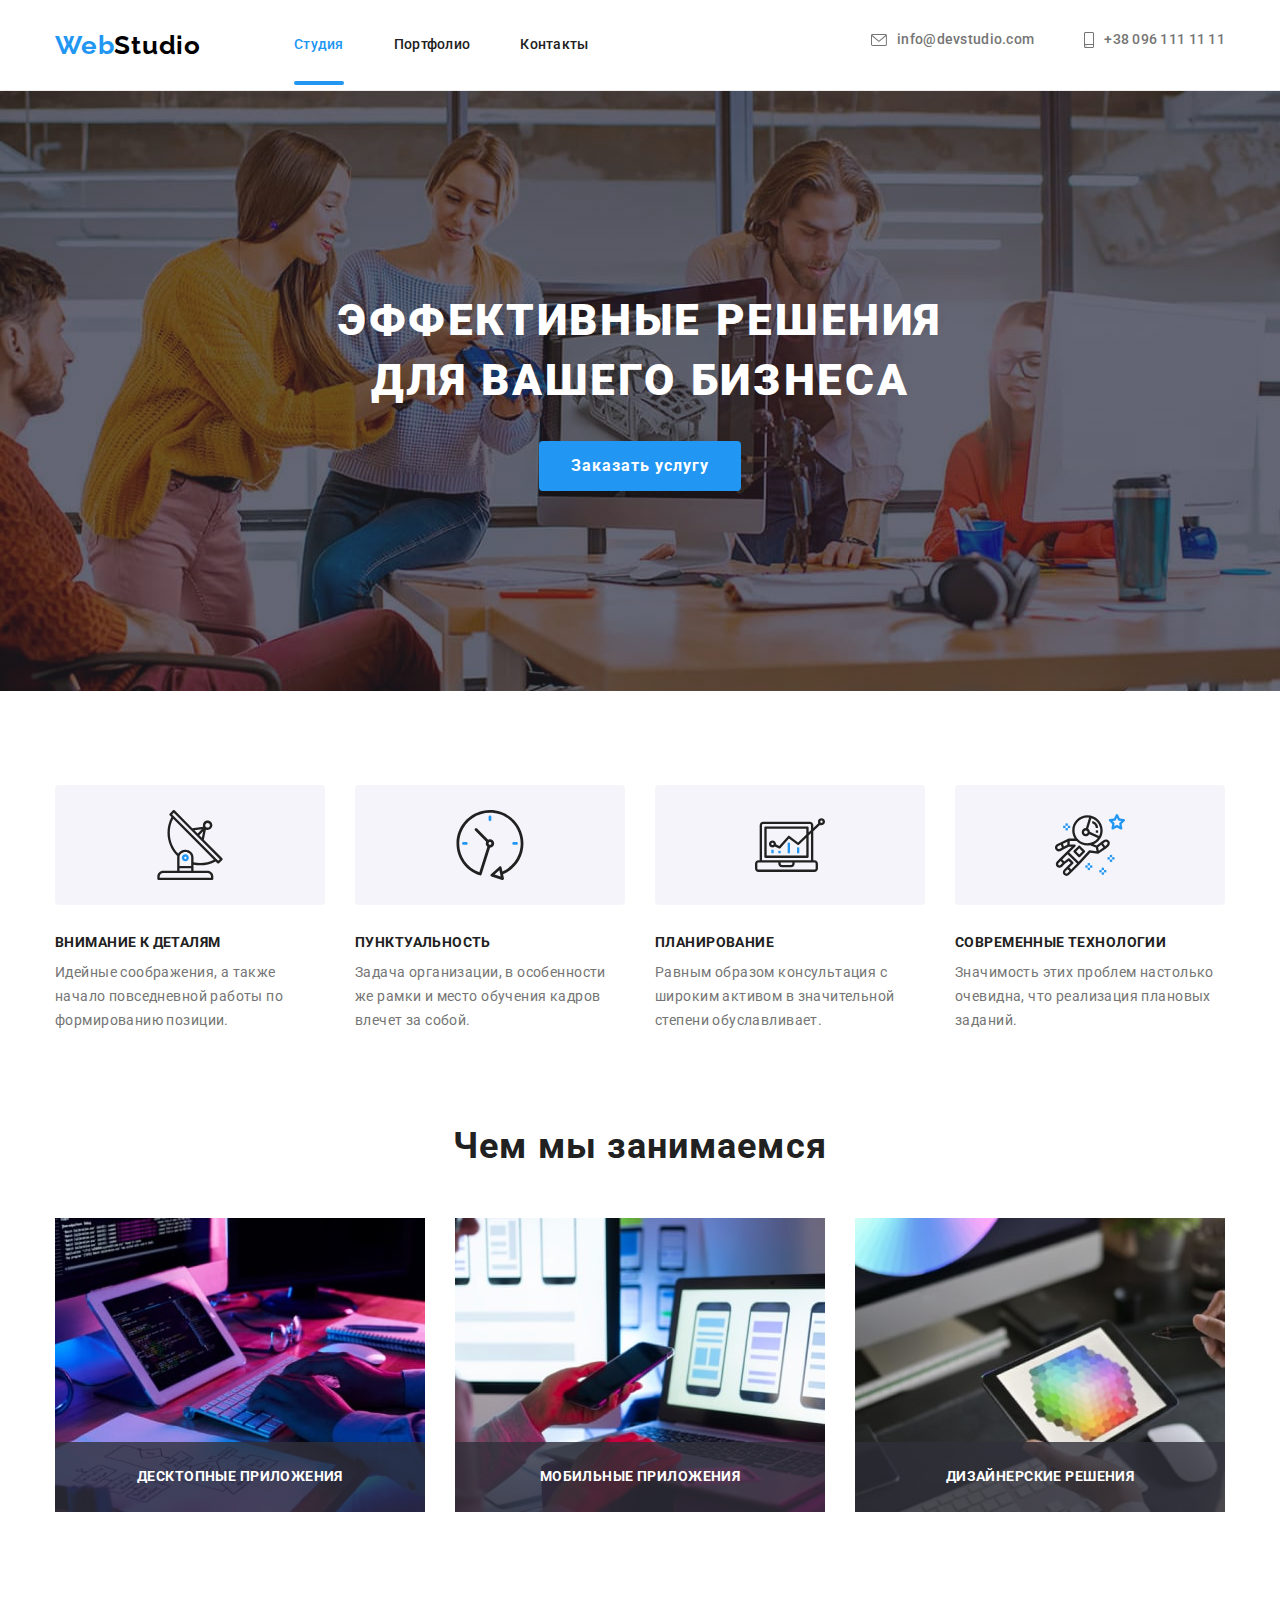
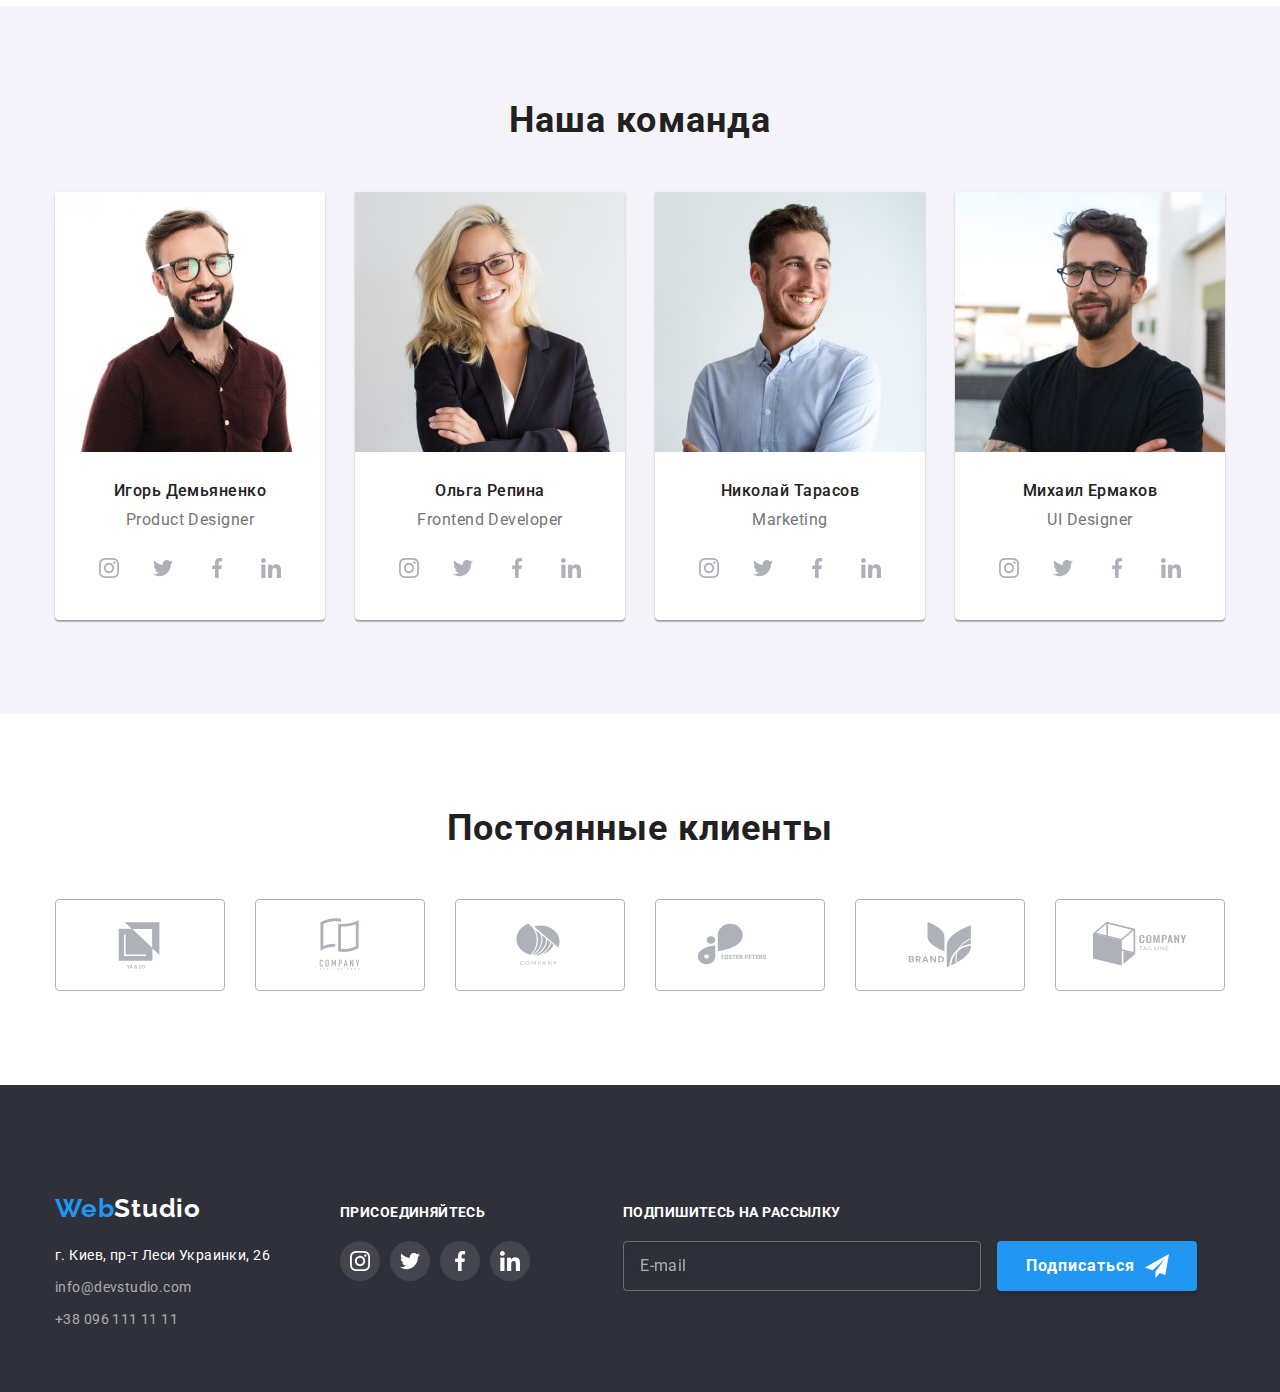
==== commit b3eab0ed: "add-HW-8" ====
--- a/index.html
+++ b/index.html
@@ -187,6 +187,10 @@
           <ul class="work__list list">
             <li class="work__item">
               <img
+                srcset="
+                  ./images/desktop-work-1x.jpg 1x,
+                  ./images/desktop-work-2x.jpg 2x
+                "
                 src="./images/img-1.jpg"
                 alt="Чем мы занимаемся-1"
                 width="370"
@@ -195,6 +199,10 @@
             </li>
             <li class="work__item">
               <img
+                srcset="
+                  ./images/desktop-work-2-1x.jpg 1x,
+                  ./images/desktop-work-2-2x.jpg 2x
+                "
                 src="./images/img-2.jpg"
                 alt="Чем мы занимаемся-2"
                 width="370"
@@ -203,6 +211,10 @@
             </li>
             <li class="work__item">
               <img
+                srcset="
+                  ./images/desktop-work-3-1x.jpg 1x,
+                  ./images/desktop-work-3-2x.jpg 2x
+                "
                 src="./images/img-3.jpg"
                 alt="Чем мы занимаемся-3"
                 width="370"
@@ -217,7 +229,30 @@
           <h2 class="team-title">Наша команда</h2>
           <ul class="team-list list">
             <li class="team-item">
-              <img src="./images/img-4.jpg" alt="Наша команда-1" width="270" />
+              <picture>
+                <source
+                  srcset="
+                    ./images/dekstop-team-1-1x.jpg 1x,
+                    ./images/dekstop-team-1-2x.jpg 2x
+                  "
+                  media="(min-width:1200px)"
+                />
+                <source
+                  srcset="
+                    ./images/tablet-team-1-1x.jpg 1x,
+                    ./images/tablet-team-1-2x.jpg 2x
+                  "
+                  media="(min-width:768px)"
+                />
+                <source
+                  srcset="
+                    ./images/mobil-team-1-1x.jpg 1x,
+                    ./images/mobil-team-1-2x.jpg 2x
+                  "
+                  media="(min-width:320px)"
+                />
+                <img src="./images/img-4.jpg" alt="Наша команда-1" />
+              </picture>
               <div class="team-padding">
                 <h3 class="team-item-title">Игорь Демьяненко</h3>
                 <p lang="en" class="team-text">Product Designer</p>
@@ -254,7 +289,31 @@
               </div>
             </li>
             <li class="team-item">
-              <img src="./images/img-5.jpg" alt="Наша команда-2" width="270" />
+              <picture>
+                <source
+                  srcset="
+                    ./images/dekstop-team-2-1x.jpg 1x,
+                    ./images/dekstop-team-2-2x.jpg 2x
+                  "
+                  media="(min-width:1200px)"
+                />
+                <source
+                  srcset="
+                    ./images/tablet-team-2-1x.jpg 1x,
+                    ./images/tablet-team-2-2x.jpg 2x
+                  "
+                  media="(min-width:768px)"
+                />
+                <source
+                  srcset="
+                    ./images/mobil-team-2-1x.jpg 1x,
+                    ./images/mobil-team-2-2x.jpg 2x
+                  "
+                  media="(min-width:320px)"
+                />
+                <img src="./images/img-5.jpg" alt="Наша команда-2" />
+              </picture>
+
               <div class="team-padding">
                 <h3 class="team-item-title">Ольга Репина</h3>
                 <p lang="en" class="team-text">Frontend Developer</p>
@@ -291,7 +350,30 @@
               </div>
             </li>
             <li class="team-item">
-              <img src="./images/img-6.jpg" alt="Наша команда-3" width="270" />
+              <picture>
+                <source
+                  srcset="
+                    ./images/dekstop-team-3-1x.jpg 1x,
+                    ./images/dekstop-team-3-2x.jpg 2x
+                  "
+                  media="(min-width:1200px)"
+                />
+                <source
+                  srcset="
+                    ./images/tablet-team-3-1x.jpg 1x,
+                    ./images/tablet-team-3-2x.jpg 2x
+                  "
+                  media="(min-width:768px)"
+                />
+                <source
+                  srcset="
+                    ./images/mobil-team-3-1x.jpg 1x,
+                    ./images/mobil-team-3-2x.jpg 2x
+                  "
+                  media="(min-width:320px)"
+                />
+                <img src="./images/img-6.jpg" alt="Наша команда-3" />
+              </picture>
               <div class="team-padding">
                 <h3 class="team-item-title">Николай Тарасов</h3>
                 <p lang="en" class="team-text">Marketing</p>
@@ -328,7 +410,30 @@
               </div>
             </li>
             <li class="team-item">
-              <img src="./images/img-7.jpg" alt="Наша команда-4" width="270" />
+              <picture>
+                <source
+                  srcset="
+                    ./images/dekstop-team-4-1x.jpg 1x,
+                    ./images/dekstop-team-4-2x.jpg 2x
+                  "
+                  media="(min-width:1200px)"
+                />
+                <source
+                  srcset="
+                    ./images/tablet-team-4-1x.jpg 1x,
+                    ./images/tablet-team-4-2x.jpg 2x
+                  "
+                  media="(min-width:768px)"
+                />
+                <source
+                  srcset="
+                    ./images/mobil-team-4-1x.jpg 1x,
+                    ./images/mobil-team-4-2x.jpg 2x
+                  "
+                  media="(min-width:320px)"
+                />
+                <img src="./images/img-7.jpg" alt="Наша команда-4" />
+              </picture>
               <div class="team-padding">
                 <h3 class="team-item-title">Михаил Ермаков</h3>
                 <p lang="en" class="team-text">UI Designer</p>
--- a/CSS/main.min.css
+++ b/CSS/main.min.css
@@ -1,2 +1,2 @@
-:root{--hero-title-color: #ffffff;--work-title-color: #212121;--team-title-color: #212121;--hero-btn-color: #ffffff;--portfolio-btn-color: #212121}.visually-hidden{position:absolute;white-space:nowrap;width:1px;height:1px;overflow:hidden;border:0;padding:0;clip:rect(0 0 0 0);clip-path:inset(50%);margin:-1px}p,h1,h2,h3,h4,h5,h6{margin:0}ul{margin:0;padding-left:0}img{display:block}body{font-family:"Roboto", sans-serif}.link{text-decoration:none;color:black}.list{list-style:none}.container{width:100%;padding-left:15px;padding-right:15px;margin:0 auto}@media screen and (max-width: 766px){.container{max-width:448px}}@media screen and (min-width: 767px){.container{max-width:768px}}@media screen and (min-width: 1200px){.container{max-width:1200px}}.section{padding-top:60px;padding-bottom:60px}@media screen and (min-width: 1200px){.section{padding-top:94px;padding-bottom:94px}}.header{border-bottom:1px solid #ececec}.header__nav{display:flex;align-items:center}.header__link.current{color:#2196f3}.header__link.current::after{content:"";position:absolute;left:0;bottom:0;display:block;background-color:#2196f3;border-radius:2px;width:100%;height:4px}.header__logo{font-family:"Raleway";font-weight:700;font-size:26px;line-height:1.19;letter-spacing:0.03em;color:#2196f3}.header__logo span{color:black}.header__link{position:relative;font-family:"Roboto", sans-serif;font-weight:500;font-size:14px;line-height:1.14;letter-spacing:0.02em;color:#212121;display:block;padding-top:32px;padding-bottom:32px;transition-property:color;transition-duration:250ms;transition-timing-function:cubic-bezier(0.4, 0, 0.2, 1)}.header__link:hover,.header__link:focus{color:#2196f3}.header__tel,.header__mail{font-weight:500;font-size:14px;line-height:1.14;letter-spacing:0.02em;color:#757575;transition-property:color;transition-duration:250ms;transition-timing-function:cubic-bezier(0.4, 0, 0.2, 1)}.header__tel:hover,.header__tel:focus,.header__mail:hover,.header__mail:focus{color:#2196f3}@media screen and (min-width: 767px){.header__tel,.header__mail{display:block}}@media screen and (min-width: 1200px){.header__tel,.header__mail{display:flex;align-items:center;justify-content:center;padding-top:32px;padding-bottom:32px}}@media screen and (min-width: 767px){.header__item-contact:not(:last-child){margin-bottom:10px}}@media screen and (min-width: 1200px){.header__item-contact:not(:last-child){margin-right:50px}}.header__contact-icon{fill:currentColor;margin-right:10px}.header__list{display:none}@media screen and (min-width: 767px){.header__list{display:flex;margin-left:93px}}.header__contact{display:none}@media screen and (min-width: 767px){.header__contact{display:block;margin-left:auto}}@media screen and (min-width: 1200px){.header__contact{display:flex;margin-left:auto}}.header__item:not(:last-child){margin-right:50px}.header__mob-btn{width:40px;height:40px;margin-left:auto;padding:0;border:none;background-color:transparent;cursor:pointer;transition:fill 250ms cubic-bezier(0.4, 0, 0.2, 1)}.header__mob-btn:hover,.header__mob-btn:focus{fill:#2196f3}@media screen and (min-width: 767px){.header__mob-btn{display:none}}.mob-menu{position:fixed;z-index:1;top:0;left:0;background-color:#ffffff;width:100vw;height:100vh;padding-top:10px;padding-bottom:48px;opacity:1;transition:opacity 250ms cubic-bezier(0.4, 0, 0.2, 1)}.mob-menu .container{display:flex;flex-direction:column;height:100%;justify-content:space-between}.mob-menu.is-hidden{opacity:0;pointer-events:none;visibility:hidden;transition:opacity 1250ms, visibility 250ms}.mob-menu__btn{display:block;width:40px;height:40px;background:#ffffff;border:none;border-radius:50%;justify-content:center;align-items:center;margin-left:auto;cursor:pointer;transition:fill 250ms cubic-bezier(0.4, 0, 0.2, 1)}.mob-menu__btn:hover,.mob-menu__btn:focus{fill:#2196f3}@media screen and (min-width: 767px){.mob-menu__btn{display:none}}.mob-menu__list-soc{display:flex}.mob-menu__item+.mob-menu__item{margin-top:32px}.mob-menu__item-soc:not(:last-child){padding-right:10px;border-right:1px solid rgba(33,33,33,0.2)}.mob-menu__item-soc:not(:first-child){padding-left:10px}.mob-menu__link{font-weight:500;font-size:40px;line-height:1.18;letter-spacing:0.02em;color:#212121;transition:color 250ms cubic-bezier(0.4, 0, 0.2, 1)}.mob-menu__link.current{color:#2196f3}.mob-menu__link:hover,.mob-menu__link:focus{color:#2196f3}.mob-menu__item-tel{margin-bottom:32px}.mob-menu__item-mail{margin-bottom:64px}.mob-menu__tel{font-weight:500;font-size:34px;line-height:1.18;letter-spacing:0.02em;color:#757575;transition:color 250ms cubic-bezier(0.4, 0, 0.2, 1)}.mob-menu__tel:hover,.mob-menu__tel:focus{color:#2196f3}.mob-menu__mail{font-weight:500;font-size:24px;line-height:1.16;letter-spacing:0.02em;color:#757575}.mob-menu__mail:hover,.mob-menu__mail:focus{color:#2196f3}.mob-menu__link-soc{font-weight:500;font-size:18px;line-height:1.22;letter-spacing:0.02em;color:#2196f3}.no-scroll{overflow:hidden}.hero{background-color:#2f303a;padding-top:118px;padding-bottom:118px;text-align:center}.hero__title{font-weight:900;font-size:26px;line-height:1.62;text-align:center;letter-spacing:0.06em;text-transform:uppercase;color:#ffffff;margin-bottom:30px}@media screen and (min-width: 1200px){.hero__title{font-weight:900;font-size:44px;line-height:1.36}}.hero__btn{font-weight:700;font-size:16px;line-height:1.88;display:inline-block;align-items:center;text-align:center;letter-spacing:0.06em;color:#ffffff;background:#2196f3;cursor:pointer;min-width:200px;border-radius:4px;padding:10px 32px;border:none}.about-item-title{font-weight:700;font-size:14px;line-height:1.14;letter-spacing:0.03em;text-transform:uppercase;color:#212121;margin-bottom:10px}.about-item-text{font-size:14px;line-height:1.71;letter-spacing:0.03em;color:#757575}@media screen and (min-width: 767px){.about-list{display:flex;flex-wrap:wrap;justify-content:center}}@media screen and (min-width: 1200px){.about-list{flex-wrap:nowrap}}@media screen and (max-width: 1199px){.about-item:not(:last-child){margin-bottom:30px}}@media screen and (min-width: 767px){.about-item{flex-basis:calc((100% - 30px) / 2)}.about-item:nth-child(odd){margin-right:30px}.about-item:nth-last-child(-n+2){margin-bottom:0}}@media screen and (min-width: 1200px){.about-item{flex-basis:calc((100% - 30px) / 4);width:270px}.about-item:not(:last-child){margin-right:30px;margin-bottom:0}}.about-svg{display:flex;max-width:450px;height:120px;background:#f5f4fa;border-radius:4px;border:none;justify-content:center;align-items:center;margin-bottom:30px}.work{display:none}@media screen and (min-width: 1200px){.work{display:block;padding-top:0}}.work__title{font-weight:700;font-size:36px;line-height:1.16;text-align:center;letter-spacing:0.03em;color:var(--work-title-color);margin-bottom:50px}.work__list{display:flex}.work__item{position:relative}.work__item:not(:last-child){margin-right:30px}.work__text{position:absolute;width:370px;height:70px;background-color:rgba(47,48,58,0.8);bottom:0;font-weight:700;font-size:14px;line-height:1.14;text-align:center;letter-spacing:0.03em;text-transform:uppercase;color:#ffffff;display:flex;justify-content:center;align-items:center}.team{background-color:#f5f4fa}.team-title{font-weight:700;font-size:28px;line-height:1.17;text-align:center;letter-spacing:0.03em;color:var(--team-title-color);margin-bottom:30px}@media screen and (min-width: 1200px){.team-title{font-weight:700;font-size:36px;line-height:1.16;margin-bottom:50px}}.team-item-title{font-weight:500;font-size:16px;line-height:1.18;text-align:center;letter-spacing:0.03em;color:#212121;margin-bottom:10px}.team-text{font-size:16px;line-height:1.18;text-align:center;letter-spacing:0.03em;color:#757575;margin-bottom:16px}@media screen and (min-width: 767px){.team-list{display:flex;flex-wrap:wrap;justify-content:center}}.team-item{background:#ffffff;box-shadow:0px 1px 3px rgba(0,0,0,0.12),0px 1px 1px rgba(0,0,0,0.14),0px 2px 1px rgba(0,0,0,0.2);border-radius:0px 0px 4px 4px}.team-item:not(:last-child){margin-bottom:30px}@media screen and (min-width: 767px){.team-item{margin-right:30px}.team-item:nth-child(2n){margin-right:0}.team-item:nth-last-child(-n+2){margin-bottom:0}}@media screen and (min-width: 1200px){.team-item:not(:last-child){margin-right:30px;margin-bottom:0}}.team-padding{padding-top:30px;padding-bottom:30px}.team-soc-list{display:flex;justify-content:center}.team-soc-item+.team-soc-item{margin-left:10px}.team-soc-link{width:44px;height:44px;background-color:#ffffff;border-radius:50%;display:flex;justify-content:center;align-items:center;color:#afb1b8;transition-property:color, background-color;transition-duration:250ms;transition-timing-function:cubic-bezier(0.4, 0, 0.2, 1)}.team-soc-link:hover,.team-soc-link:focus{background-color:#2196f3;color:#ffffff}.team-soc-icon{fill:currentColor}.client-title{font-weight:700;font-size:28px;line-height:1.17;text-align:center;letter-spacing:0.03em;color:#212121;margin-bottom:30px}@media screen and (min-width: 1200px){.client-title{font-weight:700;font-size:36px;line-height:1.16;margin-bottom:50px}}.client-list{display:flex;flex-wrap:wrap;justify-content:center}@media screen and (min-width: 1200px){.client-list{flex-wrap:nowrap}}@media screen and (max-width: 766px){.client-item{flex-basis:calc((100% - 30px) / 2)}.client-item:nth-child(odd){margin-right:30px}.client-item:not(:nth-last-child(-n+2)){margin-bottom:30px}}@media screen and (min-width: 767px){.client-item{flex-basis:calc((100% - 60px) / 3)}.client-item:not(:nth-child(3n)){margin-right:30px}.client-item:not(:nth-last-child(-n+3)){margin-bottom:30px}}@media screen and (min-width: 1200px){.client-item{width:170px;margin-bottom:0}.client-item:not(:last-child){margin-right:30px;margin-bottom:0}}.client-item-link{width:100%;height:92px;border:1px solid #afb1b8;box-sizing:border-box;border-radius:4px;display:flex;justify-content:center;align-items:center;color:#afb1b8;transition-property:color, border;transition-duration:250ms;transition-timing-function:cubic-bezier(0.4, 0, 0.2, 1)}.client-item-link:hover,.client-item-link:focus{border:1px solid #2196f3;color:#2196f3}@media screen and (min-width: 1200px){.client-item-link{width:170px}}.client-icon{fill:currentColor}.footer{background-color:#2f303a;padding-top:60px;padding-bottom:60px}.footer .container{display:block;text-align:center;margin-left:auto;margin-right:auto}@media screen and (min-width: 1200px){.footer .container{display:flex;align-items:baseline;width:100%;padding-left:15px;padding-right:15px;margin:0 auto;text-align:start}}@media screen and (min-width: 767px){.footer-tablet-wrap{display:flex;justify-content:center;align-items:baseline}}.footer-logo{font-family:"Raleway";font-weight:700;font-size:26px;line-height:1.19;letter-spacing:0.03em;color:#2196f3;display:inline-block;margin-bottom:20px}.footer-logo span{color:#ffffff}.footer-address{font-style:normal;font-size:14px;line-height:1.71;letter-spacing:0.03em;color:#ffffff;display:inline-block;margin-bottom:8px}.footer-tel,.footer-mail{font-style:normal;font-size:14px;line-height:1.71;letter-spacing:0.03em;color:rgba(255,255,255,0.6);transition-property:color;transition-duration:250ms;transition-timing-function:cubic-bezier(0.4, 0, 0.2, 1)}.footer-tel:hover,.footer-tel:focus,.footer-mail:hover,.footer-mail:focus{color:#2196f3}.footer-mail{margin-bottom:8px;display:inline-block}.footer-title{font-weight:700;font-size:14px;line-height:1.14;letter-spacing:0.03em;text-transform:uppercase;color:#ffffff;margin-top:60px;margin-bottom:20px}@media screen and (min-width: 767px){.footer-title{margin-top:0}}@media screen and (min-width: 767px){.content-soc{margin-left:165px}}@media screen and (min-width: 1200px){.content-soc{margin-left:70px}}.footer-soc-link{width:40px;height:40px;background-color:rgba(255,255,255,0.1);border-radius:50%;display:flex;justify-content:center;align-items:center;color:#ffffff}.footer-soc-link:hover,.footer-soc-link:focus{background-color:#2196f3;color:#ffffff}.footer-soc-icon{fill:currentColor;transition-property:color, background-color;transition-duration:250ms;transition-timing-function:cubic-bezier(0.4, 0, 0.2, 1)}.footet-soc-list{display:flex;justify-content:center}.footer-soc-item+.footer-soc-item{margin-left:10px}.footer-input-title{font-weight:700;font-size:14px;line-height:1.14;letter-spacing:0.03em;text-transform:uppercase;color:#ffffff;margin-bottom:20px;margin-top:60px}.footer-input{width:100%;height:50px;padding-left:16px;border:1px solid rgba(255,255,255,0.3);border-radius:4px;filter:drop-shadow(0px 4px 4px rgba(0,0,0,0.15));background-color:transparent;outline:none;font-size:14px;line-height:1.71;letter-spacing:0.03em;color:#ffffff;transition:border-color 250ms cubic-bezier(0.4, 0, 0.2, 1)}.footer-input::placeholder{font-size:16px;line-height:1.25;display:flex;align-items:center;letter-spacing:0.03em;color:rgba(255,255,255,0.6)}.footer-input:focus{border-color:#2196f3}@media screen and (max-width: 766px){.footer-input{margin-bottom:20px}}@media screen and (min-width: 767px){.footer-input{width:450px;display:flex;flex-wrap:wrap;margin-left:auto;margin-right:auto;margin-bottom:20px}}@media screen and (min-width: 1200px){.footer-input{width:358px;display:inline-block;flex-wrap:nowrap;margin-right:12px;margin-left:0;margin-bottom:0}}@media screen and (min-width: 1200px){.footer-wrap{margin-left:auto;position:relative}}@media screen and (min-width: 1200px){.footer-wrap{margin-left:93px}}@media screen and (max-width: 766px){.footer-label-mob{display:flex;flex-wrap:wrap;justify-content:center}}.footer-btn{position:relative;width:200px;height:50px;background:#2196f3;box-shadow:0px 4px 4px rgba(0,0,0,0.15);border-radius:4px;border:none;font-weight:700;font-size:16px;line-height:1.88;letter-spacing:0.06em;color:#ffffff;padding:10px 62px 10px 29px}@media screen and (max-width: 766px){.footer-btn{margin-left:auto;margin-right:auto}}.icon-btn{position:absolute;right:28px;top:50%;transform:translateY(-50%);fill:#ffffff}.btn-item{font-family:"Roboto";font-weight:500;font-size:16px;line-height:1.62;text-align:center;letter-spacing:0.03em;color:var(--portfolio-btn-color);cursor:pointer;border-radius:4px;padding:6px 22px;border:none;transition-property:color, background-color, box-shadow;transition-duration:250ms;transition-timing-function:cubic-bezier(0.4, 0, 0.2, 1)}.btn-item:hover,.btn-item:focus{background-color:#2196f3;box-shadow:0px 3px 1px rgba(0,0,0,0.1),0px 1px 2px rgba(0,0,0,0.08),0px 2px 2px rgba(0,0,0,0.12);color:#ffffff}.portfolio-item-title{font-weight:700;font-size:18px;line-height:2;letter-spacing:0.06em;color:#212121;margin-bottom:4px}.portfolio-item-text{font-size:16px;line-height:1.88;letter-spacing:0.03em;color:#757575}.portfolio-btn-list{display:flex;align-items:center;justify-content:center}.portfolio-btn-item{margin-bottom:50px}.portfolio-btn-item:not(:last-child){margin-right:8px}.portfolio-list{display:flex;flex-wrap:wrap}.portfolio-item{width:calc((100% - 60px) / 3);margin-right:30px;margin-bottom:30px}.portfolio-item:nth-child(3n){margin-right:0}.portfolio-item:nth-last-child(-n+3){margin-bottom:0}.portfolio-padding{padding:20px 24px;background:#ffffff;border-left:1px solid #eeeeee;border-right:1px solid #eeeeee;border-bottom:1px solid #eeeeee;box-sizing:border-box}.portfolio-link{display:block;transition-property:box-shadow;transition-duration:250ms;transition-timing-function:cubic-bezier(0.4, 0, 0.2, 1)}.portfolio-link:hover,.portfolio-link:focus{box-shadow:0px 1px 1px rgba(0,0,0,0.12),0px 4px 4px rgba(0,0,0,0.06),1px 4px 6px rgba(0,0,0,0.16)}.portfolio-wrap{position:relative;overflow:hidden}.portfolio-top-text{position:absolute;background-color:rgba(33,150,243,0.9);height:100%;width:100%;top:0;font-size:18px;line-height:1.56;letter-spacing:0.03em;color:#ffffff;padding-left:24px;padding-top:63px;transform:translateY(100%);overflow:auto;transition:transform 250ms;transition-timing-function:cubic-bezier(0.4, 0, 0.2, 1)}.portfolio-item:hover .portfolio-top-text{transform:translateY(0%)}.backdrop{position:fixed;top:0;left:0;width:100%;height:100%;background-color:rgba(0,0,0,0.2);z-index:1;opacity:1;transition:opacity 250ms cubic-bezier(0.4, 0, 0.2, 1)}.backdrop.is-hidden{opacity:0;pointer-events:none;visibility:hidden;transition:opacity 250ms, visibility 250ms}.backdrop.is-hidden .modal{transform:translate(-50%, -50%) scale(0.8)}.modal{position:absolute;top:50%;left:50%;background-color:#ffffff;box-shadow:0px 1px 3px rgba(0,0,0,0.12),0px 1px 1px rgba(0,0,0,0.14),0px 2px 1px rgba(0,0,0,0.2);border-radius:4px;padding-top:40px;padding-right:39px;padding-left:41px;padding-bottom:40px;transform:translate(-50%, -50%) scale(1);transition:transform 250ms cubic-bezier(0.4, 0, 0.2, 1)}@media screen and (max-width: 479px){.modal{width:100vw}}@media screen and (min-width: 767px){.modal{width:450px;min-height:609px}}@media screen and (min-width: 1200px){.modal{width:528px;min-height:581px}}.modal-btn{display:flex;width:30px;height:30px;background:#ffffff;border:1px solid rgba(0,0,0,0.1);border-radius:50%;justify-content:center;align-items:center;cursor:pointer;position:absolute;right:8px;top:8px;transition:fill 250ms cubic-bezier(0.4, 0, 0.2, 1)}.modal-btn:hover,.modal-btn:focus{fill:#2196f3}.modal-title{font-weight:700;font-size:20px;line-height:1.5;text-align:center;letter-spacing:0.03em;color:#212121;margin-bottom:12px}@media screen and (min-width: 1200px){.modal-title{font-weight:700;font-size:20px;line-height:1.15}}.modal-field{margin-bottom:10px}.modal-input{width:100%;height:40px;border:1px solid rgba(33,33,33,0.2);border-radius:4px;padding-left:42px;cursor:pointer;outline:none;transition:border-color 250ms cubic-bezier(0.4, 0, 0.2, 1)}.modal-input:focus{border-color:#2196f3}.modal-label{font-size:12px;line-height:1.16;letter-spacing:0.01em;color:#757575;display:block;margin-bottom:4px}.modal-input-wrap{position:relative}.input-icon{position:absolute;left:12px;top:50%;transform:translateY(-50%);fill:#212121;transition:fill 250ms cubic-bezier(0.4, 0, 0.2, 1)}.modal-input:focus+.input-icon{fill:#2196f3}.modal-textarea{margin-bottom:20px}.modal-text{width:370px;height:120px;padding:12px 16px;border:1px solid rgba(33,33,33,0.2);border-radius:4px;resize:none;cursor:pointer;outline:none;transition:border-color 250ms cubic-bezier(0.4, 0, 0.2, 1)}.modal-text::placeholder{font-size:14px;line-height:1.14;letter-spacing:0.01em;color:rgba(117,117,117,0.5)}.modal-text:focus{border-color:#2196f3}@media screen and (max-width: 479px){.modal-text{width:100%}}@media screen and (min-width: 1200px){.modal-text{width:448px}}.modal-checkbox{margin-bottom:30px}.checkbox-text{letter-spacing:0.03em;color:#757575;display:flex;align-items:center;justify-content:center}@media screen and (max-width: 1199px){.checkbox-text{font-size:12px;line-height:1.16}}@media screen and (min-width: 1200px){.checkbox-text{font-size:14px;line-height:1.71}}.checkbox-text .check-box-cyrcle{width:16px;height:15px;border:2px solid #212121;border-radius:2px;display:flex;align-items:center;justify-content:center;margin-right:7px;transition:background-color 250ms,border 250ms cubic-bezier(0.4, 0, 0.2, 1)}.modal-chechbox__link{color:#2196f3}.checkbox-icon{fill:transparent;transition:fill 250ms cubic-bezier(0.4, 0, 0.2, 1)}.input-checkbox:checked+.checkbox-text span{background-color:#2196f3;border:transparent}.input-checkbox:checked+.checkbox-text .checkbox-icon{fill:#ffffff}.modal-btn-bottom{font-weight:700;font-size:16px;line-height:1.88;display:flex;align-items:center;text-align:center;letter-spacing:0.06em;color:#ffffff;min-width:200px;padding:10px 55px;cursor:pointer;margin:0 auto;background:#2196f3;box-shadow:0px 4px 4px rgba(0,0,0,0.15);border-radius:4px;border:none}
+:root{--hero-title-color: #ffffff;--work-title-color: #212121;--team-title-color: #212121;--hero-btn-color: #ffffff;--portfolio-btn-color: #212121}.visually-hidden{position:absolute;white-space:nowrap;width:1px;height:1px;overflow:hidden;border:0;padding:0;clip:rect(0 0 0 0);clip-path:inset(50%);margin:-1px}p,h1,h2,h3,h4,h5,h6{margin:0}ul{margin:0;padding-left:0}img{display:block;width:100%;height:auto}body{font-family:"Roboto", sans-serif}.link{text-decoration:none;color:black}.list{list-style:none}.container{width:100%;padding-left:15px;padding-right:15px;margin:0 auto}@media screen and (max-width: 766px){.container{max-width:448px}}@media screen and (min-width: 767px){.container{max-width:768px}}@media screen and (min-width: 1200px){.container{max-width:1200px}}.section{padding-top:60px;padding-bottom:60px}@media screen and (min-width: 1200px){.section{padding-top:94px;padding-bottom:94px}}.header{border-bottom:1px solid #ececec}.header__nav{display:flex;align-items:center}.header__link.current{color:#2196f3}.header__link.current::after{content:"";position:absolute;left:0;bottom:0;display:block;background-color:#2196f3;border-radius:2px;width:100%;height:4px}.header__logo{font-family:"Raleway";font-weight:700;font-size:26px;line-height:1.19;letter-spacing:0.03em;color:#2196f3}.header__logo span{color:black}.header__link{position:relative;font-family:"Roboto", sans-serif;font-weight:500;font-size:14px;line-height:1.14;letter-spacing:0.02em;color:#212121;display:block;padding-top:32px;padding-bottom:32px;transition-property:color;transition-duration:250ms;transition-timing-function:cubic-bezier(0.4, 0, 0.2, 1)}.header__link:hover,.header__link:focus{color:#2196f3}.header__tel,.header__mail{font-weight:500;font-size:14px;line-height:1.14;letter-spacing:0.02em;color:#757575;transition-property:color;transition-duration:250ms;transition-timing-function:cubic-bezier(0.4, 0, 0.2, 1)}.header__tel:hover,.header__tel:focus,.header__mail:hover,.header__mail:focus{color:#2196f3}@media screen and (min-width: 767px){.header__tel,.header__mail{display:block}}@media screen and (min-width: 1200px){.header__tel,.header__mail{display:flex;align-items:center;justify-content:center;padding-top:32px;padding-bottom:32px}}@media screen and (min-width: 767px){.header__item-contact:not(:last-child){margin-bottom:10px}}@media screen and (min-width: 1200px){.header__item-contact:not(:last-child){margin-right:50px}}.header__contact-icon{fill:currentColor;margin-right:10px}.header__list{display:none}@media screen and (min-width: 767px){.header__list{display:flex;margin-left:93px}}.header__contact{display:none}@media screen and (min-width: 767px){.header__contact{display:block;margin-left:auto}}@media screen and (min-width: 1200px){.header__contact{display:flex;margin-left:auto}}.header__item:not(:last-child){margin-right:50px}.header__mob-btn{width:40px;height:40px;margin-left:auto;padding:0;border:none;background-color:transparent;cursor:pointer;transition:fill 250ms cubic-bezier(0.4, 0, 0.2, 1)}.header__mob-btn:hover,.header__mob-btn:focus{fill:#2196f3}@media screen and (min-width: 767px){.header__mob-btn{display:none}}.mob-menu{position:fixed;z-index:1;top:0;left:0;background-color:#ffffff;width:100vw;height:100vh;padding-top:10px;padding-bottom:48px;opacity:1;transition:opacity 250ms cubic-bezier(0.4, 0, 0.2, 1)}.mob-menu .container{display:flex;flex-direction:column;height:100%;justify-content:space-between}.mob-menu.is-hidden{opacity:0;pointer-events:none;visibility:hidden;transition:opacity 1250ms, visibility 250ms}.mob-menu__btn{display:block;width:40px;height:40px;background:#ffffff;border:none;border-radius:50%;justify-content:center;align-items:center;margin-left:auto;cursor:pointer;transition:fill 250ms cubic-bezier(0.4, 0, 0.2, 1)}.mob-menu__btn:hover,.mob-menu__btn:focus{fill:#2196f3}@media screen and (min-width: 767px){.mob-menu__btn{display:none}}.mob-menu__list-soc{display:flex}.mob-menu__item+.mob-menu__item{margin-top:32px}.mob-menu__item-soc:not(:last-child){padding-right:10px;border-right:1px solid rgba(33,33,33,0.2)}.mob-menu__item-soc:not(:first-child){padding-left:10px}.mob-menu__link{font-weight:500;font-size:40px;line-height:1.18;letter-spacing:0.02em;color:#212121;transition:color 250ms cubic-bezier(0.4, 0, 0.2, 1)}.mob-menu__link.current{color:#2196f3}.mob-menu__link:hover,.mob-menu__link:focus{color:#2196f3}.mob-menu__item-tel{margin-bottom:32px}.mob-menu__item-mail{margin-bottom:64px}.mob-menu__tel{font-weight:500;font-size:34px;line-height:1.18;letter-spacing:0.02em;color:#757575;transition:color 250ms cubic-bezier(0.4, 0, 0.2, 1)}.mob-menu__tel:hover,.mob-menu__tel:focus{color:#2196f3}.mob-menu__mail{font-weight:500;font-size:24px;line-height:1.16;letter-spacing:0.02em;color:#757575}.mob-menu__mail:hover,.mob-menu__mail:focus{color:#2196f3}.mob-menu__link-soc{font-weight:500;font-size:18px;line-height:1.22;letter-spacing:0.02em;color:#2196f3}.no-scroll{overflow:hidden}.hero{background-color:#2f303a;padding-top:118px;padding-bottom:118px;text-align:center;background-image:linear-gradient(rgba(47,48,58,0.4), rgba(47,48,58,0.4)),url(/./images/mobil-hero_mobile1x-min.jpg);background-position:center;background-size:cover;background-repeat:no-repeat}@media (min-device-pixel-ratio: 2), (-webkit-min-device-pixel-ratio: 2), (min-resolution: 192dpi), (min-resolution: 2dppx){.hero{background-image:linear-gradient(rgba(47,48,58,0.4), rgba(47,48,58,0.4)),url(/./images/mobil-hero_mobile2x-min.jpg)}}@media screen and (min-width: 767px){.hero{background-image:linear-gradient(rgba(47,48,58,0.4), rgba(47,48,58,0.4)),url(/./images/tablet-hero1x-min.jpg);background-position:center;background-size:cover;background-repeat:no-repeat}}@media screen and (min-width: 767px) and (min-device-pixel-ratio: 2), screen and (min-width: 767px) and (-webkit-min-device-pixel-ratio: 2), screen and (min-width: 767px) and (min-resolution: 192dpi), screen and (min-width: 767px) and (min-resolution: 2dppx){.hero{background-image:linear-gradient(rgba(47,48,58,0.4), rgba(47,48,58,0.4)),url(/./images/tablet-hero2x-min.jpg)}}@media screen and (min-width: 1200px){.hero{padding-top:200px;padding-bottom:200px;background-image:linear-gradient(rgba(47,48,58,0.4), rgba(47,48,58,0.4)),url(/./images/hero-Img.jpg);background-position:center;background-size:1600px;background-repeat:no-repeat}}@media screen and (min-width: 1200px) and (min-device-pixel-ratio: 2), screen and (min-width: 1200px) and (-webkit-min-device-pixel-ratio: 2), screen and (min-width: 1200px) and (min-resolution: 192dpi), screen and (min-width: 1200px) and (min-resolution: 2dppx){.hero{background-image:linear-gradient(rgba(47,48,58,0.4), rgba(47,48,58,0.4)),url(../images/desktop-hero2x-min.jpeg)}}.hero__title{font-weight:900;font-size:26px;line-height:1.62;text-align:center;letter-spacing:0.06em;text-transform:uppercase;color:#ffffff;margin-bottom:30px}@media screen and (min-width: 1200px){.hero__title{font-weight:900;font-size:44px;line-height:1.36}}.hero__btn{font-weight:700;font-size:16px;line-height:1.88;display:inline-block;align-items:center;text-align:center;letter-spacing:0.06em;color:#ffffff;background:#2196f3;cursor:pointer;min-width:200px;border-radius:4px;padding:10px 32px;border:none}.about-item-title{font-weight:700;font-size:14px;line-height:1.14;letter-spacing:0.03em;text-transform:uppercase;color:#212121;margin-bottom:10px}.about-item-text{font-size:14px;line-height:1.71;letter-spacing:0.03em;color:#757575}@media screen and (min-width: 767px){.about-list{display:flex;flex-wrap:wrap;justify-content:center}}@media screen and (min-width: 1200px){.about-list{flex-wrap:nowrap}}@media screen and (max-width: 1199px){.about-item:not(:last-child){margin-bottom:30px}}@media screen and (min-width: 767px){.about-item{flex-basis:calc((100% - 30px) / 2)}.about-item:nth-child(odd){margin-right:30px}.about-item:nth-last-child(-n+2){margin-bottom:0}}@media screen and (min-width: 1200px){.about-item{flex-basis:calc((100% - 30px) / 4);width:270px}.about-item:not(:last-child){margin-right:30px;margin-bottom:0}}.about-svg{display:flex;max-width:450px;height:120px;background:#f5f4fa;border-radius:4px;border:none;justify-content:center;align-items:center;margin-bottom:30px}.work{display:none}@media screen and (min-width: 1200px){.work{display:block;padding-top:0}}.work__title{font-weight:700;font-size:36px;line-height:1.16;text-align:center;letter-spacing:0.03em;color:var(--work-title-color);margin-bottom:50px}.work__list{display:flex}.work__item{position:relative}.work__item:not(:last-child){margin-right:30px}.work__text{position:absolute;width:370px;height:70px;background-color:rgba(47,48,58,0.8);bottom:0;font-weight:700;font-size:14px;line-height:1.14;text-align:center;letter-spacing:0.03em;text-transform:uppercase;color:#ffffff;display:flex;justify-content:center;align-items:center}.team{background-color:#f5f4fa}.team-title{font-weight:700;font-size:28px;line-height:1.17;text-align:center;letter-spacing:0.03em;color:var(--team-title-color);margin-bottom:30px}@media screen and (min-width: 1200px){.team-title{font-weight:700;font-size:36px;line-height:1.16;margin-bottom:50px}}.team-item-title{font-weight:500;font-size:16px;line-height:1.18;text-align:center;letter-spacing:0.03em;color:#212121;margin-bottom:10px}.team-text{font-size:16px;line-height:1.18;text-align:center;letter-spacing:0.03em;color:#757575;margin-bottom:16px}@media screen and (min-width: 767px){.team-list{display:flex;flex-wrap:wrap;justify-content:center}}.team-item{background:#ffffff;box-shadow:0px 1px 3px rgba(0,0,0,0.12),0px 1px 1px rgba(0,0,0,0.14),0px 2px 1px rgba(0,0,0,0.2);border-radius:0px 0px 4px 4px}.team-item:not(:last-child){margin-bottom:30px}@media screen and (min-width: 767px){.team-item{margin-right:30px}.team-item:nth-child(2n){margin-right:0}.team-item:nth-last-child(-n+2){margin-bottom:0}}@media screen and (min-width: 1200px){.team-item:not(:last-child){margin-right:30px;margin-bottom:0}}.team-padding{padding-top:30px;padding-bottom:30px}.team-soc-list{display:flex;justify-content:center}.team-soc-item+.team-soc-item{margin-left:10px}.team-soc-link{width:44px;height:44px;background-color:#ffffff;border-radius:50%;display:flex;justify-content:center;align-items:center;color:#afb1b8;transition-property:color, background-color;transition-duration:250ms;transition-timing-function:cubic-bezier(0.4, 0, 0.2, 1)}.team-soc-link:hover,.team-soc-link:focus{background-color:#2196f3;color:#ffffff}.team-soc-icon{fill:currentColor}.client-title{font-weight:700;font-size:28px;line-height:1.17;text-align:center;letter-spacing:0.03em;color:#212121;margin-bottom:30px}@media screen and (min-width: 1200px){.client-title{font-weight:700;font-size:36px;line-height:1.16;margin-bottom:50px}}.client-list{display:flex;flex-wrap:wrap;justify-content:center}@media screen and (min-width: 1200px){.client-list{flex-wrap:nowrap}}@media screen and (max-width: 766px){.client-item{flex-basis:calc((100% - 30px) / 2)}.client-item:nth-child(odd){margin-right:30px}.client-item:not(:nth-last-child(-n+2)){margin-bottom:30px}}@media screen and (min-width: 767px){.client-item{flex-basis:calc((100% - 60px) / 3)}.client-item:not(:nth-child(3n)){margin-right:30px}.client-item:not(:nth-last-child(-n+3)){margin-bottom:30px}}@media screen and (min-width: 1200px){.client-item{width:170px;margin-bottom:0}.client-item:not(:last-child){margin-right:30px;margin-bottom:0}}.client-item-link{width:100%;height:92px;border:1px solid #afb1b8;box-sizing:border-box;border-radius:4px;display:flex;justify-content:center;align-items:center;color:#afb1b8;transition-property:color, border;transition-duration:250ms;transition-timing-function:cubic-bezier(0.4, 0, 0.2, 1)}.client-item-link:hover,.client-item-link:focus{border:1px solid #2196f3;color:#2196f3}@media screen and (min-width: 1200px){.client-item-link{width:170px}}.client-icon{fill:currentColor}.footer{background-color:#2f303a;padding-top:60px;padding-bottom:60px}.footer .container{display:block;text-align:center;margin-left:auto;margin-right:auto}@media screen and (min-width: 1200px){.footer .container{display:flex;align-items:baseline;width:100%;padding-left:15px;padding-right:15px;margin:0 auto;text-align:start}}@media screen and (min-width: 767px){.footer-tablet-wrap{display:flex;justify-content:center;align-items:baseline}}.footer-logo{font-family:"Raleway";font-weight:700;font-size:26px;line-height:1.19;letter-spacing:0.03em;color:#2196f3;display:inline-block;margin-bottom:20px}.footer-logo span{color:#ffffff}.footer-address{font-style:normal;font-size:14px;line-height:1.71;letter-spacing:0.03em;color:#ffffff;display:inline-block;margin-bottom:8px}.footer-tel,.footer-mail{font-style:normal;font-size:14px;line-height:1.71;letter-spacing:0.03em;color:rgba(255,255,255,0.6);transition-property:color;transition-duration:250ms;transition-timing-function:cubic-bezier(0.4, 0, 0.2, 1)}.footer-tel:hover,.footer-tel:focus,.footer-mail:hover,.footer-mail:focus{color:#2196f3}.footer-mail{margin-bottom:8px;display:inline-block}.footer-title{font-weight:700;font-size:14px;line-height:1.14;letter-spacing:0.03em;text-transform:uppercase;color:#ffffff;margin-top:60px;margin-bottom:20px}@media screen and (min-width: 767px){.footer-title{margin-top:0}}@media screen and (min-width: 767px){.content-soc{margin-left:165px}}@media screen and (min-width: 1200px){.content-soc{margin-left:70px}}.footer-soc-link{width:40px;height:40px;background-color:rgba(255,255,255,0.1);border-radius:50%;display:flex;justify-content:center;align-items:center;color:#ffffff}.footer-soc-link:hover,.footer-soc-link:focus{background-color:#2196f3;color:#ffffff}.footer-soc-icon{fill:currentColor;transition-property:color, background-color;transition-duration:250ms;transition-timing-function:cubic-bezier(0.4, 0, 0.2, 1)}.footet-soc-list{display:flex;justify-content:center}.footer-soc-item+.footer-soc-item{margin-left:10px}.footer-input-title{font-weight:700;font-size:14px;line-height:1.14;letter-spacing:0.03em;text-transform:uppercase;color:#ffffff;margin-bottom:20px;margin-top:60px}.footer-input{width:100%;height:50px;padding-left:16px;border:1px solid rgba(255,255,255,0.3);border-radius:4px;filter:drop-shadow(0px 4px 4px rgba(0,0,0,0.15));background-color:transparent;outline:none;font-size:14px;line-height:1.71;letter-spacing:0.03em;color:#ffffff;transition:border-color 250ms cubic-bezier(0.4, 0, 0.2, 1)}.footer-input::placeholder{font-size:16px;line-height:1.25;display:flex;align-items:center;letter-spacing:0.03em;color:rgba(255,255,255,0.6)}.footer-input:focus{border-color:#2196f3}@media screen and (max-width: 766px){.footer-input{margin-bottom:20px}}@media screen and (min-width: 767px){.footer-input{width:450px;display:flex;flex-wrap:wrap;margin-left:auto;margin-right:auto;margin-bottom:20px}}@media screen and (min-width: 1200px){.footer-input{width:358px;display:inline-block;flex-wrap:nowrap;margin-right:12px;margin-left:0;margin-bottom:0}}@media screen and (min-width: 1200px){.footer-wrap{margin-left:auto;position:relative}}@media screen and (min-width: 1200px){.footer-wrap{margin-left:93px}}@media screen and (max-width: 766px){.footer-label-mob{display:flex;flex-wrap:wrap;justify-content:center}}.footer-btn{position:relative;width:200px;height:50px;background:#2196f3;box-shadow:0px 4px 4px rgba(0,0,0,0.15);border-radius:4px;border:none;font-weight:700;font-size:16px;line-height:1.88;letter-spacing:0.06em;color:#ffffff;padding:10px 62px 10px 29px}@media screen and (max-width: 766px){.footer-btn{margin-left:auto;margin-right:auto}}.icon-btn{position:absolute;right:28px;top:50%;transform:translateY(-50%);fill:#ffffff}.portfolio-btn-list{display:flex;flex-wrap:wrap;align-items:center;margin-bottom:40px}@media screen and (min-width: 767px){.portfolio-btn-list{flex-wrap:nowrap;justify-content:center;margin-bottom:30px}}@media screen and (min-width: 1200px){.portfolio-btn-list{margin-bottom:50px}}.portfolio-btn-item{margin-bottom:15px}.portfolio-btn-item:not(:last-child){margin-right:8px}@media screen and (min-width: 767px){.portfolio-btn-item{margin-bottom:0}}.btn-item{font-family:"Roboto";font-weight:500;font-size:16px;line-height:1.62;text-align:center;letter-spacing:0.03em;color:var(--portfolio-btn-color);cursor:pointer;border-radius:4px;padding:6px 22px;border:none;transition-property:color, background-color, box-shadow;transition-duration:250ms;transition-timing-function:cubic-bezier(0.4, 0, 0.2, 1)}.btn-item:hover,.btn-item:focus{background-color:#2196f3;box-shadow:0px 3px 1px rgba(0,0,0,0.1),0px 1px 2px rgba(0,0,0,0.08),0px 2px 2px rgba(0,0,0,0.12);color:#ffffff}@media screen and (min-width: 767px){.portfolio-list{display:flex;flex-wrap:wrap}}.portfolio-item:not(:last-child){margin-bottom:30px}@media screen and (min-width: 767px){.portfolio-item{flex-basis:calc((100% - 60px) / 2)}.portfolio-item:nth-child(odd){margin-right:30px}.portfolio-item:not(:nth-last-child(-n+2)){margin-bottom:30px}}@media screen and (min-width: 767px) and (min-width: 768px) and (max-width: 1199px){.portfolio-item:first-child .portfolio-padding{padding-bottom:54px}}@media screen and (min-width: 1200px){.portfolio-item{flex-basis:calc((100% - 60px) / 3);margin-right:30px;margin-bottom:30px}.portfolio-item:nth-child(3n){margin-right:0}.portfolio-item:nth-last-child(-n+3){margin-bottom:0}}.portfolio-item-title{font-weight:700;font-size:18px;line-height:2;letter-spacing:0.06em;color:#212121;margin-bottom:4px}.portfolio-item-text{font-size:16px;line-height:1.88;letter-spacing:0.03em;color:#757575}.portfolio-link{display:block;transition-property:box-shadow;transition-duration:250ms;transition-timing-function:cubic-bezier(0.4, 0, 0.2, 1)}.portfolio-link:hover,.portfolio-link:focus{box-shadow:0px 1px 1px rgba(0,0,0,0.12),0px 4px 4px rgba(0,0,0,0.06),1px 4px 6px rgba(0,0,0,0.16)}.portfolio-wrap{position:relative;overflow:hidden}.portfolio-wrap img{width:100%}@media screen and (min-width: 767px){.portfolio-wrap img{width:354px}}@media screen and (min-width: 1200px){.portfolio-wrap img{width:370px}}.portfolio-top-text{position:absolute;background-color:rgba(33,150,243,0.9);height:100%;width:100%;top:0;font-size:18px;line-height:1.56;letter-spacing:0.03em;color:#ffffff;padding-left:24px;padding-top:63px;transform:translateY(100%);overflow:auto;transition:transform 250ms;transition-timing-function:cubic-bezier(0.4, 0, 0.2, 1)}.portfolio-item:hover .portfolio-top-text{transform:translateY(0%)}.portfolio-padding{padding:20px 24px;background:#ffffff;border-left:1px solid #eeeeee;border-right:1px solid #eeeeee;border-bottom:1px solid #eeeeee;box-sizing:border-box}.backdrop{position:fixed;top:0;left:0;width:100%;height:100%;background-color:rgba(0,0,0,0.2);z-index:1;opacity:1;transition:opacity 250ms cubic-bezier(0.4, 0, 0.2, 1)}.backdrop.is-hidden{opacity:0;pointer-events:none;visibility:hidden;transition:opacity 250ms, visibility 250ms}.backdrop.is-hidden .modal{transform:translate(-50%, -50%) scale(0.8)}.modal{position:absolute;top:50%;left:50%;background-color:#ffffff;box-shadow:0px 1px 3px rgba(0,0,0,0.12),0px 1px 1px rgba(0,0,0,0.14),0px 2px 1px rgba(0,0,0,0.2);border-radius:4px;padding-top:40px;padding-right:39px;padding-left:41px;padding-bottom:40px;transform:translate(-50%, -50%) scale(1);transition:transform 250ms cubic-bezier(0.4, 0, 0.2, 1)}@media screen and (max-width: 479px){.modal{width:100vw}}@media screen and (min-width: 767px){.modal{width:450px;min-height:609px}}@media screen and (min-width: 1200px){.modal{width:528px;min-height:581px}}.modal-btn{display:flex;width:30px;height:30px;background:#ffffff;border:1px solid rgba(0,0,0,0.1);border-radius:50%;justify-content:center;align-items:center;cursor:pointer;position:absolute;right:8px;top:8px;transition:fill 250ms cubic-bezier(0.4, 0, 0.2, 1)}.modal-btn:hover,.modal-btn:focus{fill:#2196f3}.modal-title{font-weight:700;font-size:20px;line-height:1.5;text-align:center;letter-spacing:0.03em;color:#212121;margin-bottom:12px}@media screen and (min-width: 1200px){.modal-title{font-weight:700;font-size:20px;line-height:1.15}}.modal-field{margin-bottom:10px}.modal-input{width:100%;height:40px;border:1px solid rgba(33,33,33,0.2);border-radius:4px;padding-left:42px;cursor:pointer;outline:none;transition:border-color 250ms cubic-bezier(0.4, 0, 0.2, 1)}.modal-input:focus{border-color:#2196f3}.modal-label{font-size:12px;line-height:1.16;letter-spacing:0.01em;color:#757575;display:block;margin-bottom:4px}.modal-input-wrap{position:relative}.input-icon{position:absolute;left:12px;top:50%;transform:translateY(-50%);fill:#212121;transition:fill 250ms cubic-bezier(0.4, 0, 0.2, 1)}.modal-input:focus+.input-icon{fill:#2196f3}.modal-textarea{margin-bottom:20px}.modal-text{width:370px;height:120px;padding:12px 16px;border:1px solid rgba(33,33,33,0.2);border-radius:4px;resize:none;cursor:pointer;outline:none;transition:border-color 250ms cubic-bezier(0.4, 0, 0.2, 1)}.modal-text::placeholder{font-size:14px;line-height:1.14;letter-spacing:0.01em;color:rgba(117,117,117,0.5)}.modal-text:focus{border-color:#2196f3}@media screen and (max-width: 479px){.modal-text{width:100%}}@media screen and (min-width: 1200px){.modal-text{width:448px}}.modal-checkbox{margin-bottom:30px}.checkbox-text{letter-spacing:0.03em;color:#757575;display:flex;align-items:center;justify-content:center}@media screen and (max-width: 1199px){.checkbox-text{font-size:12px;line-height:1.16}}@media screen and (min-width: 1200px){.checkbox-text{font-size:14px;line-height:1.71}}.checkbox-text .check-box-cyrcle{width:16px;height:15px;border:2px solid #212121;border-radius:2px;display:flex;align-items:center;justify-content:center;margin-right:7px;transition:background-color 250ms,border 250ms cubic-bezier(0.4, 0, 0.2, 1)}.modal-chechbox__link{color:#2196f3}.checkbox-icon{fill:transparent;transition:fill 250ms cubic-bezier(0.4, 0, 0.2, 1)}.input-checkbox:checked+.checkbox-text span{background-color:#2196f3;border:transparent}.input-checkbox:checked+.checkbox-text .checkbox-icon{fill:#ffffff}.modal-btn-bottom{font-weight:700;font-size:16px;line-height:1.88;display:flex;align-items:center;text-align:center;letter-spacing:0.06em;color:#ffffff;min-width:200px;padding:10px 55px;cursor:pointer;margin:0 auto;background:#2196f3;box-shadow:0px 4px 4px rgba(0,0,0,0.15);border-radius:4px;border:none}
 /*# sourceMappingURL=main.min.css.map */